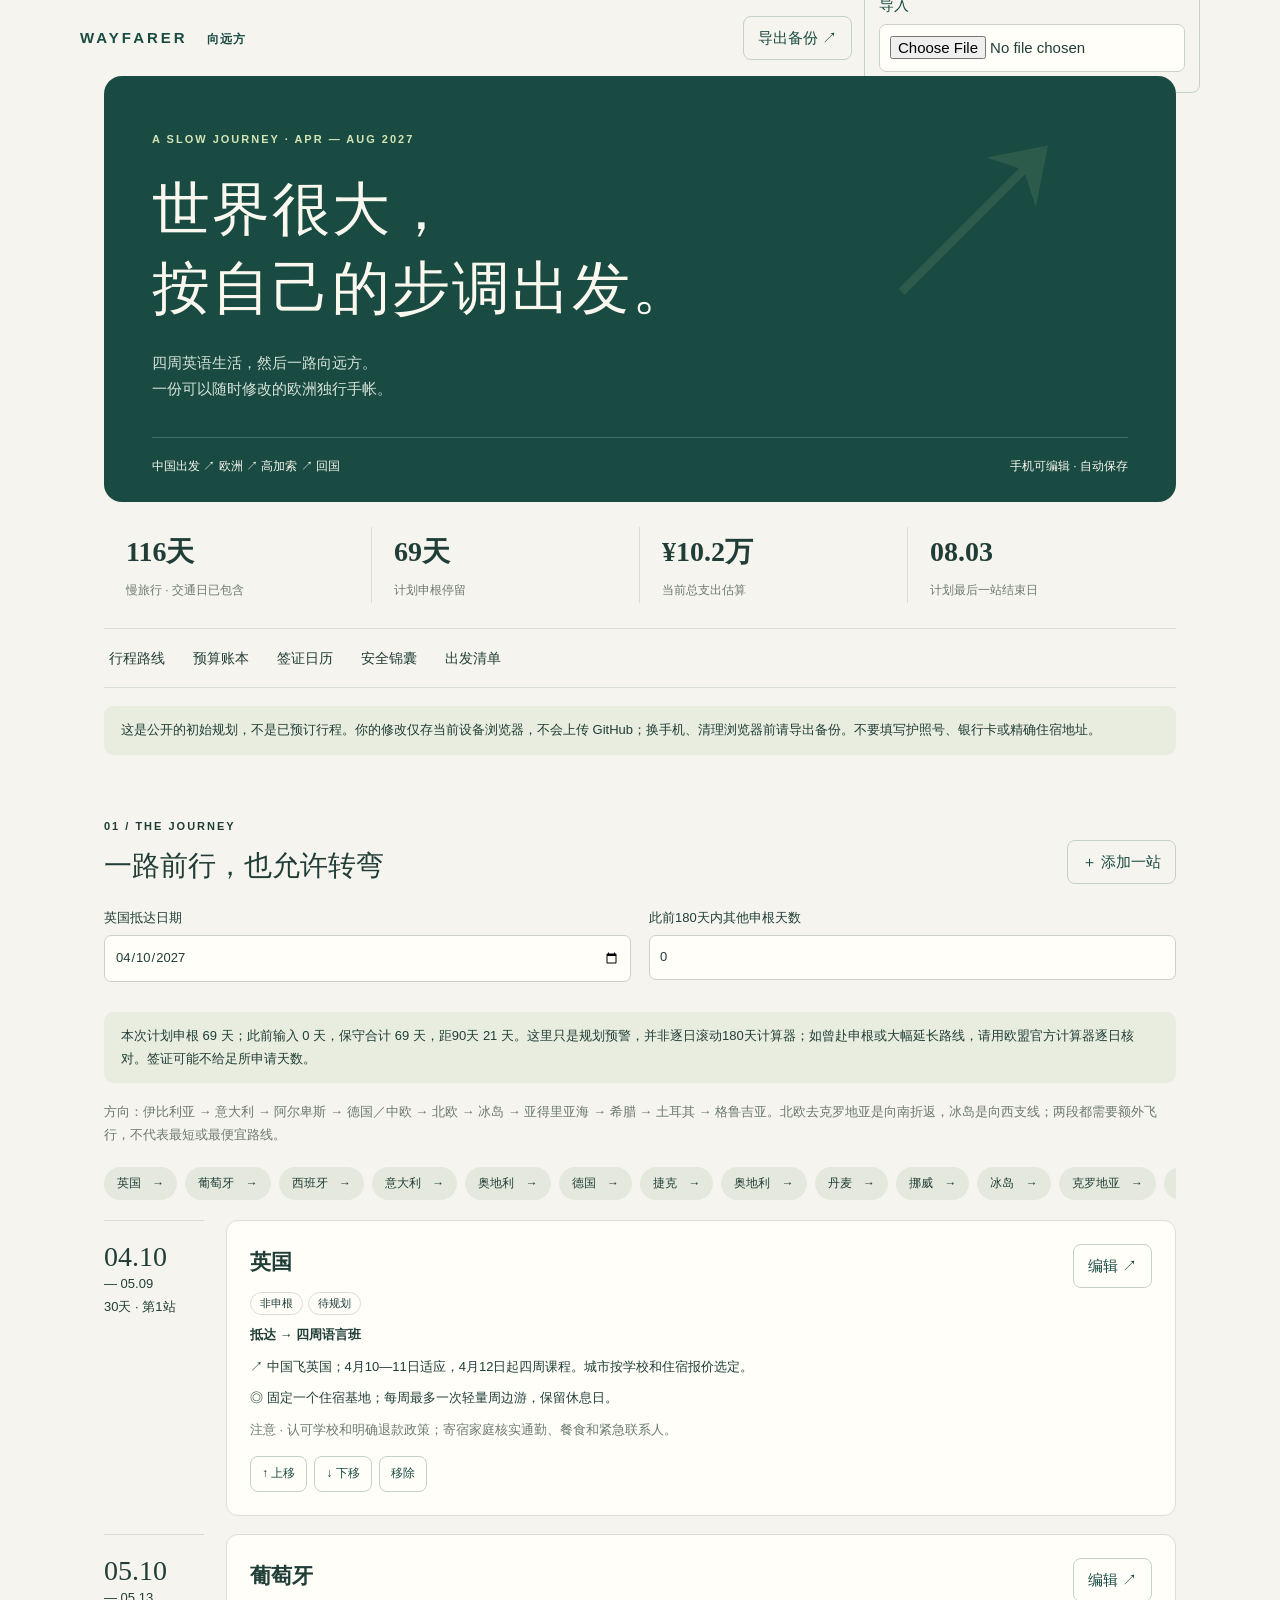
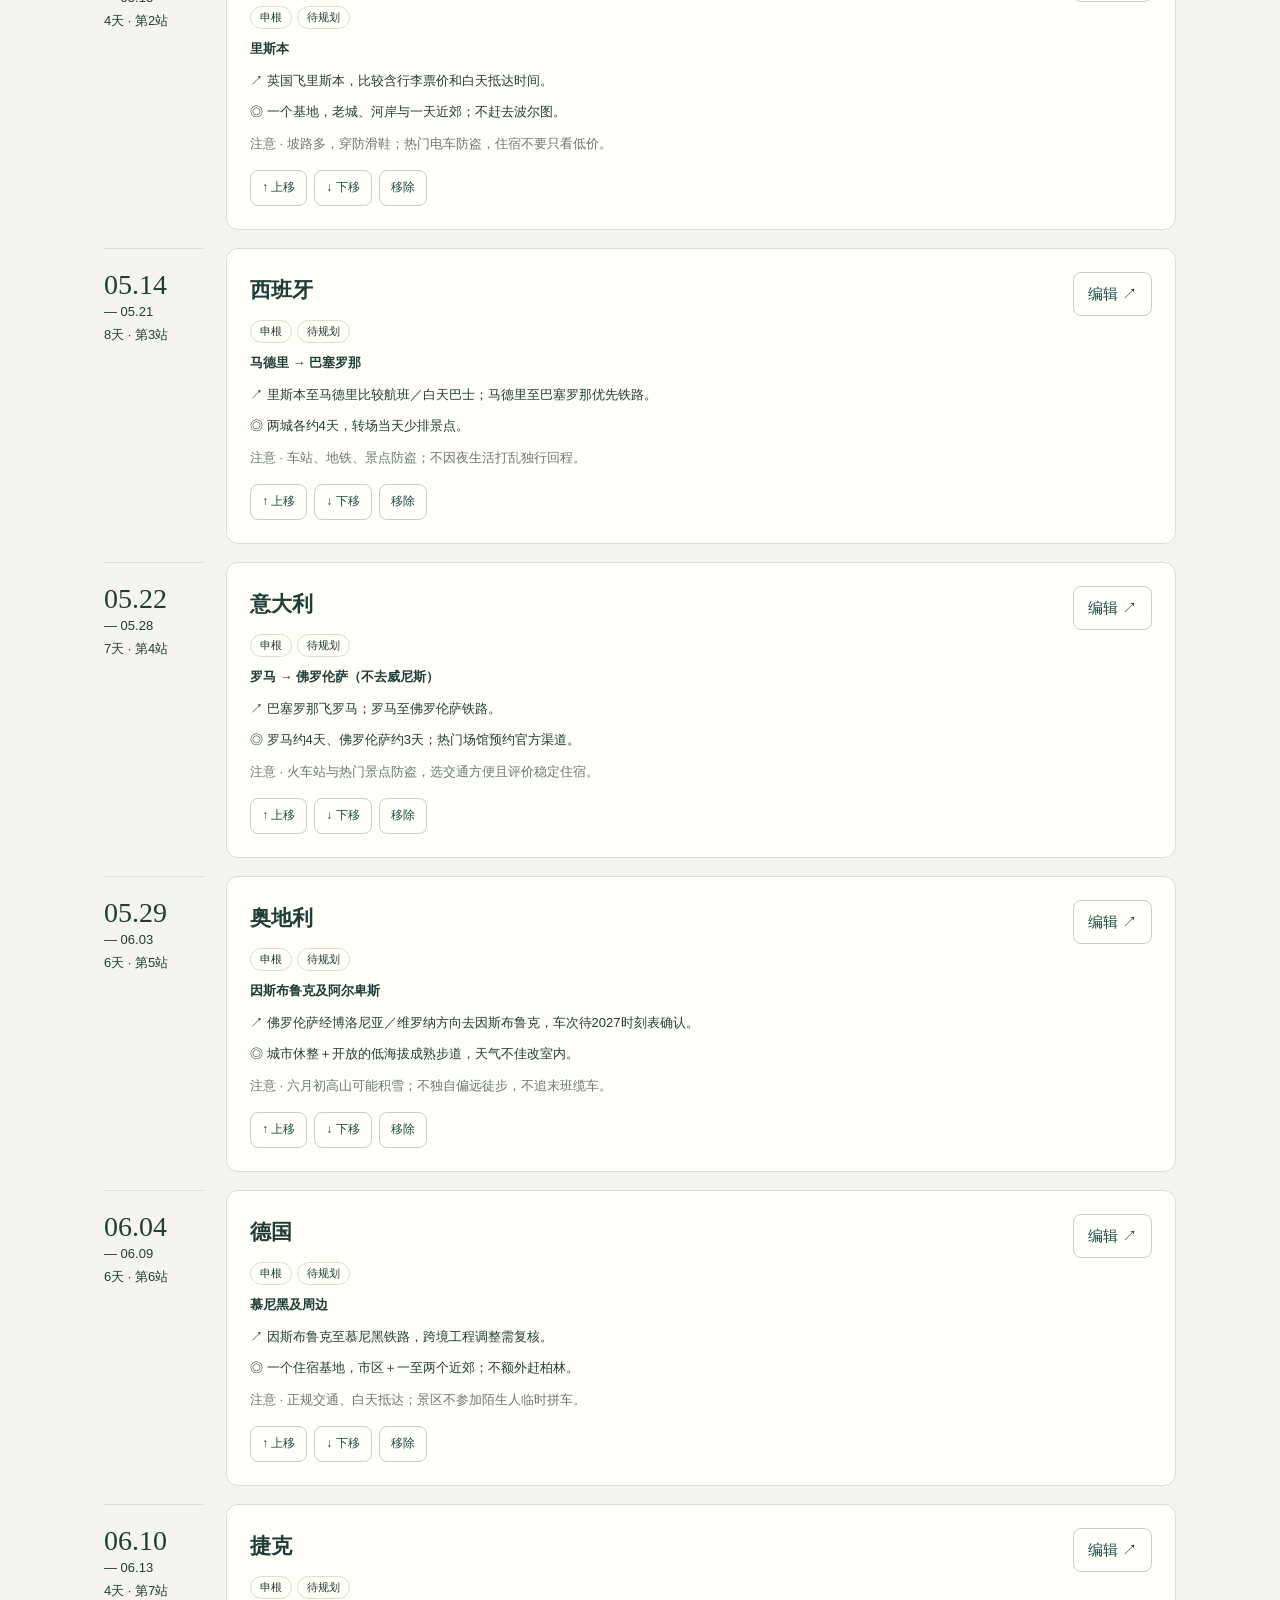
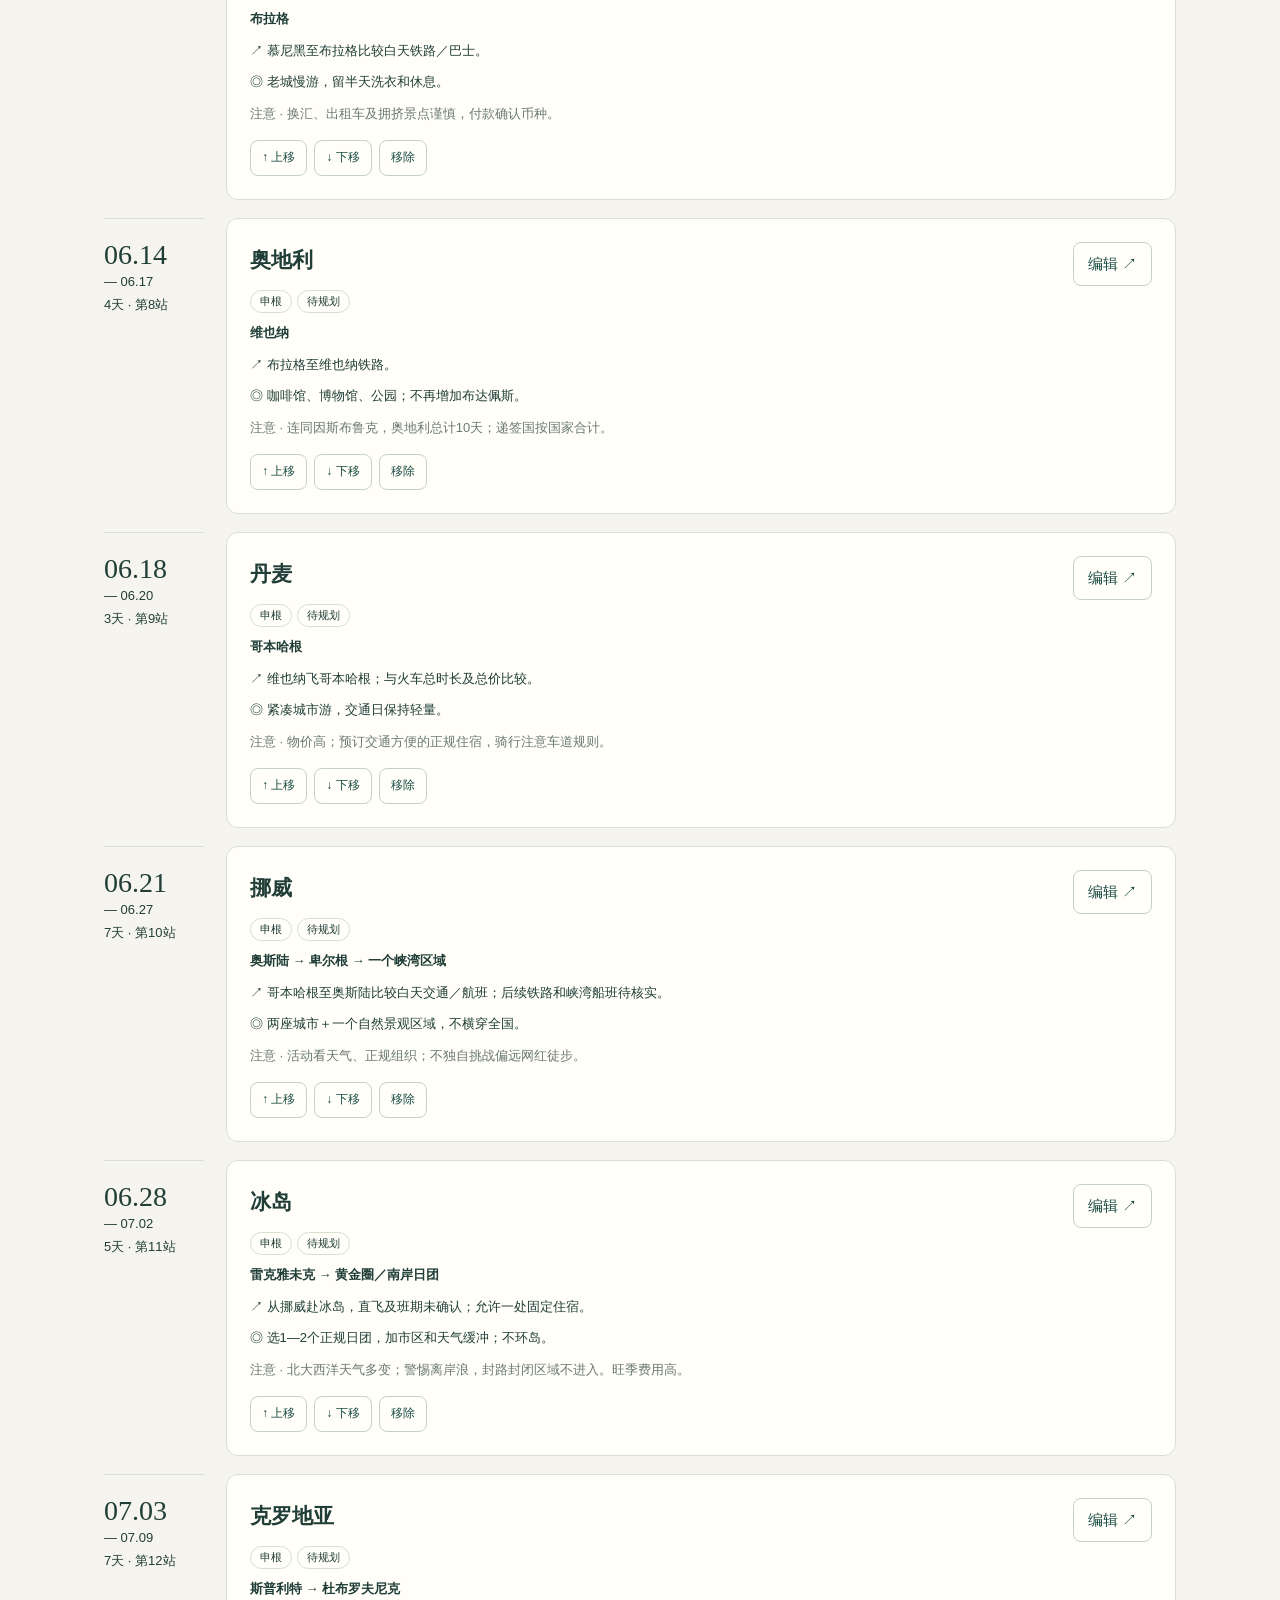
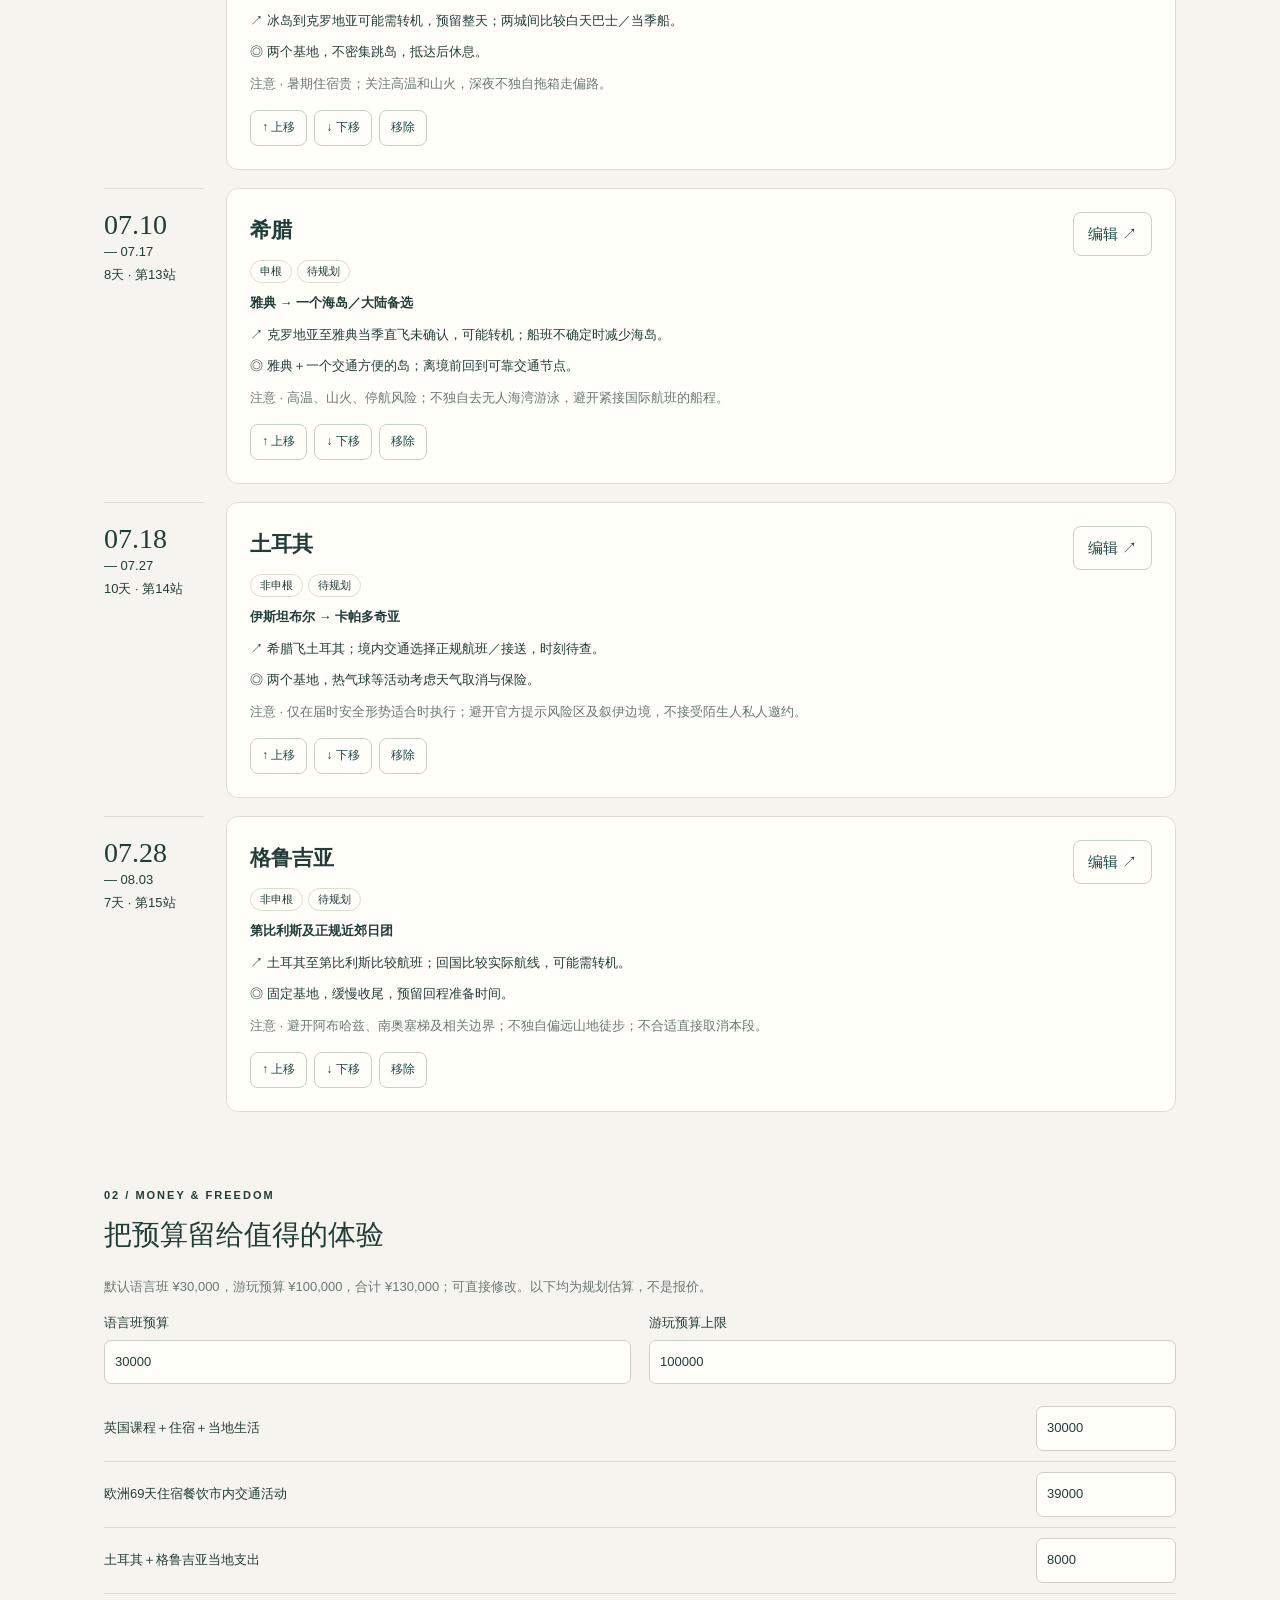
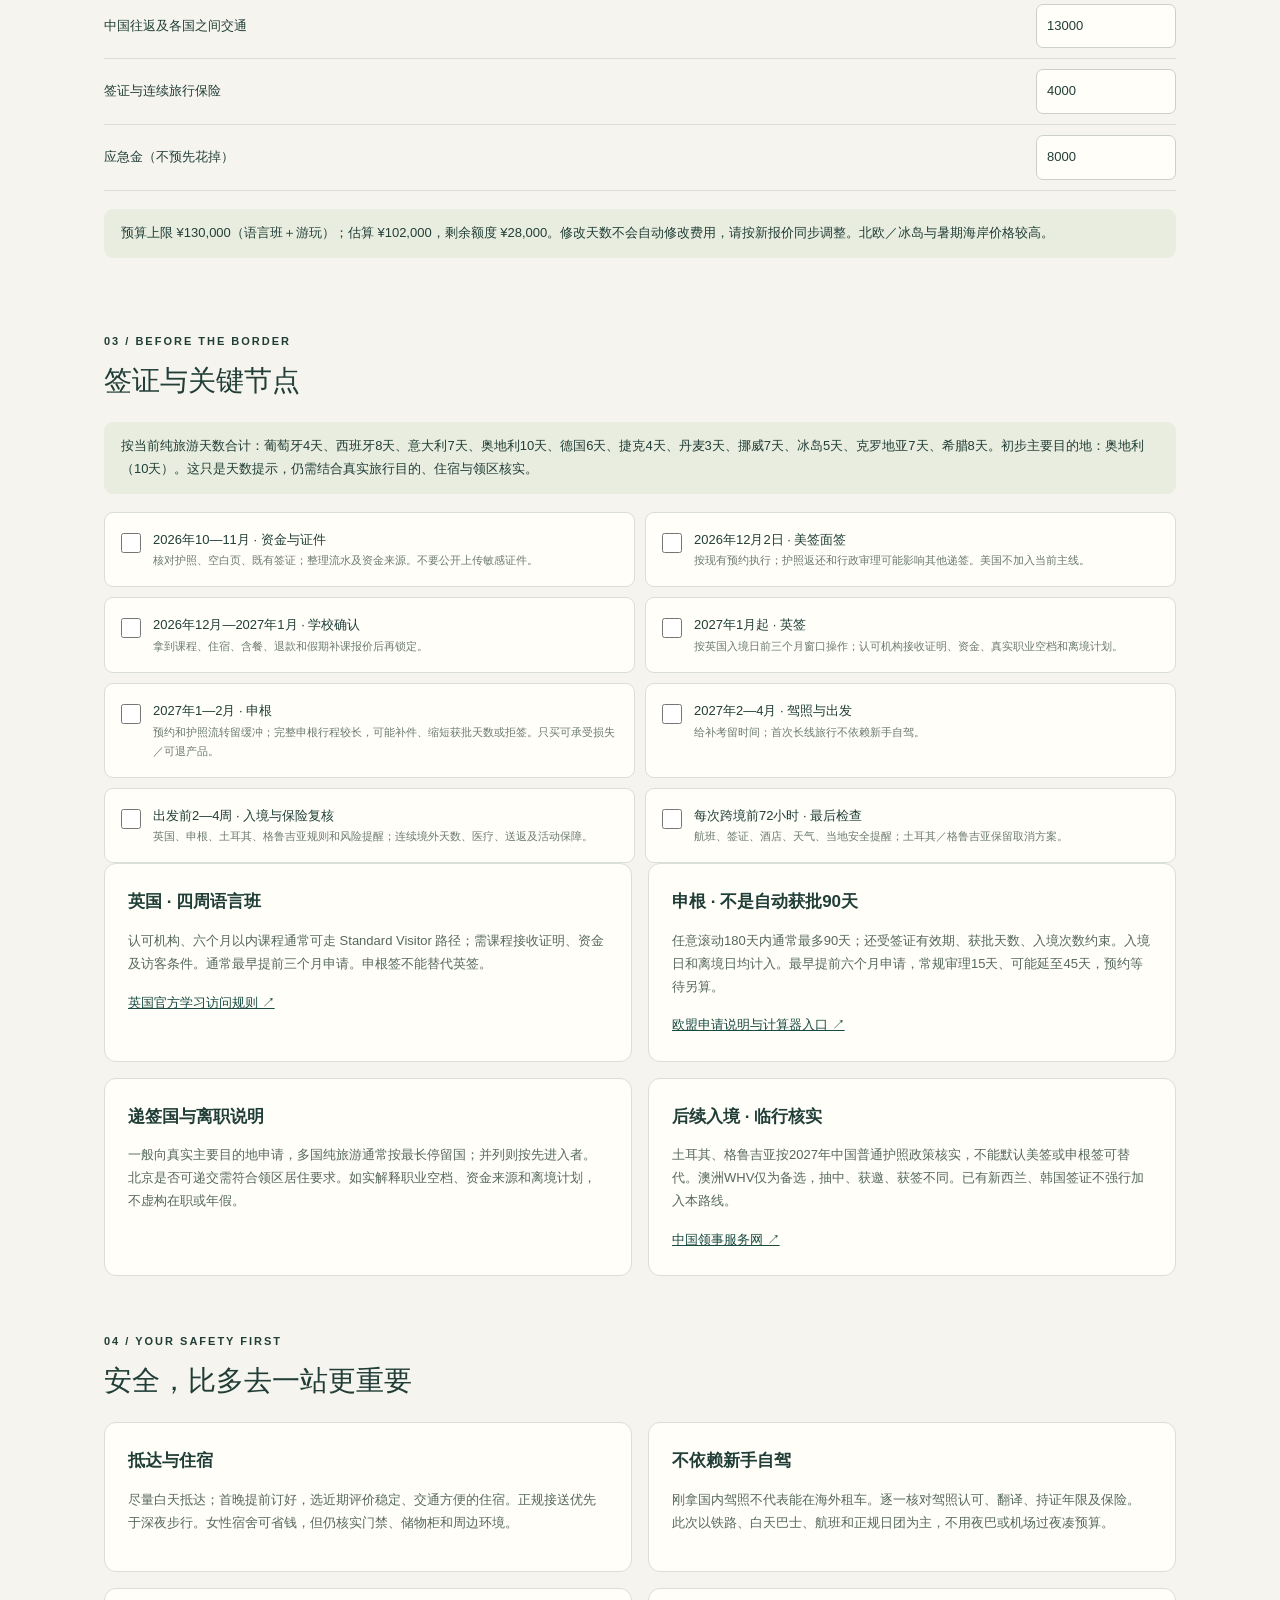
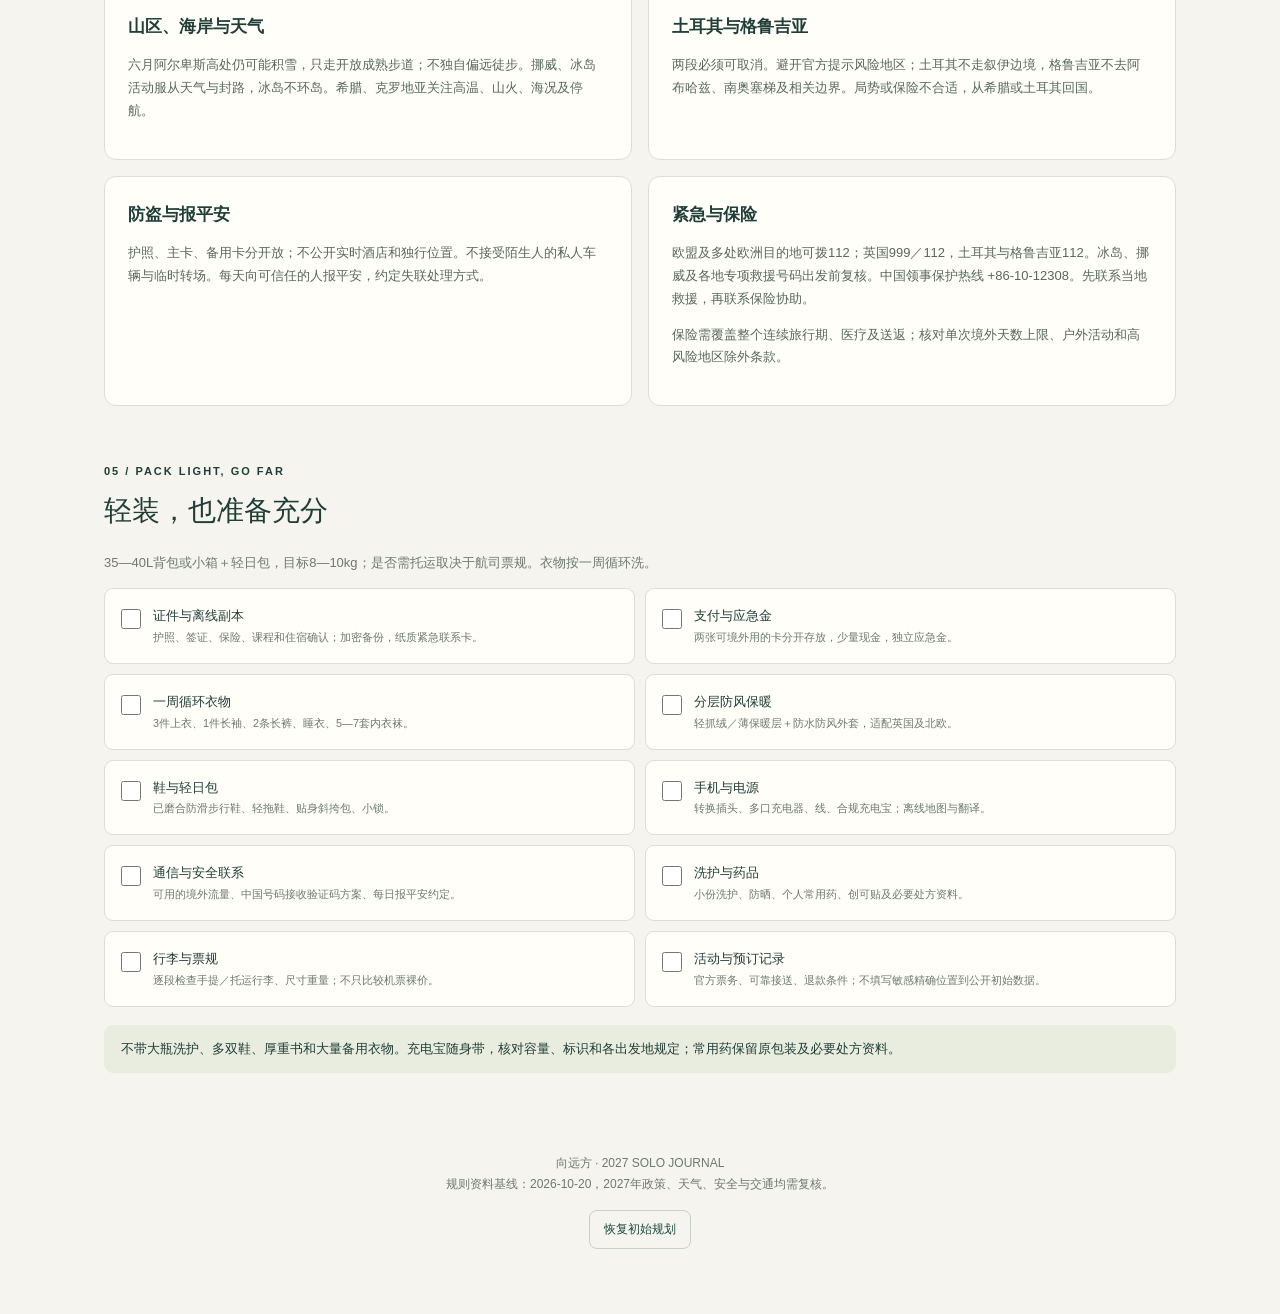
==== index.html @ cf3cbb71 "Build mobile editable Europe solo travel planner" ====
<!doctype html><html lang="zh-CN"><head><meta charset="UTF-8"><meta name="viewport" content="width=device-width,initial-scale=1"><meta name="theme-color" content="#194b42"><title>向远方 · 2027独行手帐</title><link rel="stylesheet" href="style.css"></head><body><header><a class="brand" href="#">WAYFARER <span>向远方</span></a><button id="backup">导出备份 ↗</button><label class="button">导入<input id="import" type="file" accept="application/json" hidden></label></header><main><section class="hero"><div class="eyebrow">A SLOW JOURNEY · APR — AUG 2027</div><h1>世界很大，<br>按自己的步调出发。</h1><p>四周英语生活，然后一路向远方。<br>一份可以随时修改的欧洲独行手帐。</p><div class="hero-bottom"><span>中国出发 ↗ 欧洲 ↗ 高加索 ↗ 回国</span><span>手机可编辑 · 自动保存</span></div></section><div id="stats" class="stats"></div><nav><a href="#route">行程路线</a><a href="#budget">预算账本</a><a href="#visa">签证日历</a><a href="#safety">安全锦囊</a><a href="#packing">出发清单</a></nav><div class="notice">这是公开的初始规划，不是已预订行程。你的修改仅存当前设备浏览器，不会上传 GitHub；换手机、清理浏览器前请导出备份。不要填写护照号、银行卡或精确住宿地址。</div><section id="route"><div class="section-head"><div><div class="eyebrow">01 / THE JOURNEY</div><h2>一路前行，也允许转弯</h2></div><button id="add">＋ 添加一站</button></div><div class="controls"><label>英国抵达日期<input id="start" type="date"></label><label>此前180天内其他申根天数<input id="prior" type="number" min="0" max="180"></label></div><div id="schengen" class="notice"></div><div class="route-note">方向：伊比利亚 → 意大利 → 阿尔卑斯 → 德国／中欧 → 北欧 → 冰岛 → 亚得里亚海 → 希腊 → 土耳其 → 格鲁吉亚。北欧去克罗地亚是向南折返，冰岛是向西支线；两段都需要额外飞行，不代表最短或最便宜路线。</div><div id="route-strip"></div><div id="stops"></div></section><section id="budget"><div class="eyebrow">02 / MONEY & FREEDOM</div><h2>把预算留给值得的体验</h2><p class="muted">默认语言班 ¥30,000，游玩预算 ¥100,000，合计 ¥130,000；可直接修改。以下均为规划估算，不是报价。</p><div class="controls"><label>语言班预算<input id="schoolLimit" type="number" min="0"></label><label>游玩预算上限<input id="travelLimit" type="number" min="0"></label></div><div id="budgetRows"></div><div id="budgetSummary" class="notice"></div></section><section id="visa"><div class="eyebrow">03 / BEFORE THE BORDER</div><h2>签证与关键节点</h2><div id="visaSummary" class="notice"></div><div id="visaTasks" class="checklist"></div><div class="info-grid"><article><h3>英国 · 四周语言班</h3><p>认可机构、六个月以内课程通常可走 Standard Visitor 路径；需课程接收证明、资金及访客条件。通常最早提前三个月申请。申根签不能替代英签。</p><a href="https://www.gov.uk/standard-visitor/visit-to-study" target="_blank" rel="noopener">英国官方学习访问规则 ↗</a></article><article><h3>申根 · 不是自动获批90天</h3><p>任意滚动180天内通常最多90天；还受签证有效期、获批天数、入境次数约束。入境日和离境日均计入。最早提前六个月申请，常规审理15天、可能延至45天，预约等待另算。</p><a href="https://home-affairs.ec.europa.eu/policies/schengen/visa-policy/applying-schengen-visa_en" target="_blank" rel="noopener">欧盟申请说明与计算器入口 ↗</a></article><article><h3>递签国与离职说明</h3><p>一般向真实主要目的地申请，多国纯旅游通常按最长停留国；并列则按先进入者。北京是否可递交需符合领区居住要求。如实解释职业空档、资金来源和离境计划，不虚构在职或年假。</p></article><article><h3>后续入境 · 临行核实</h3><p>土耳其、格鲁吉亚按2027年中国普通护照政策核实，不能默认美签或申根签可替代。澳洲WHV仅为备选，抽中、获邀、获签不同。已有新西兰、韩国签证不强行加入本路线。</p><a href="https://cs.mfa.gov.cn/" target="_blank" rel="noopener">中国领事服务网 ↗</a></article></div></section><section id="safety"><div class="eyebrow">04 / YOUR SAFETY FIRST</div><h2>安全，比多去一站更重要</h2><div class="info-grid"><article><h3>抵达与住宿</h3><p>尽量白天抵达；首晚提前订好，选近期评价稳定、交通方便的住宿。正规接送优先于深夜步行。女性宿舍可省钱，但仍核实门禁、储物柜和周边环境。</p></article><article><h3>不依赖新手自驾</h3><p>刚拿国内驾照不代表能在海外租车。逐一核对驾照认可、翻译、持证年限及保险。此次以铁路、白天巴士、航班和正规日团为主，不用夜巴或机场过夜凑预算。</p></article><article><h3>山区、海岸与天气</h3><p>六月阿尔卑斯高处仍可能积雪，只走开放成熟步道；不独自偏远徒步。挪威、冰岛活动服从天气与封路，冰岛不环岛。希腊、克罗地亚关注高温、山火、海况及停航。</p></article><article><h3>土耳其与格鲁吉亚</h3><p>两段必须可取消。避开官方提示风险地区；土耳其不走叙伊边境，格鲁吉亚不去阿布哈兹、南奥塞梯及相关边界。局势或保险不合适，从希腊或土耳其回国。</p></article><article><h3>防盗与报平安</h3><p>护照、主卡、备用卡分开放；不公开实时酒店和独行位置。不接受陌生人的私人车辆与临时转场。每天向可信任的人报平安，约定失联处理方式。</p></article><article><h3>紧急与保险</h3><p>欧盟及多处欧洲目的地可拨112；英国999／112，土耳其与格鲁吉亚112。冰岛、挪威及各地专项救援号码出发前复核。中国领事保护热线 +86-10-12308。先联系当地救援，再联系保险协助。</p><p>保险需覆盖整个连续旅行期、医疗及送返；核对单次境外天数上限、户外活动和高风险地区除外条款。</p></article></div></section><section id="packing"><div class="eyebrow">05 / PACK LIGHT, GO FAR</div><h2>轻装，也准备充分</h2><p class="muted">35—40L背包或小箱＋轻日包，目标8—10kg；是否需托运取决于航司票规。衣物按一周循环洗。</p><div id="packingTasks" class="checklist"></div><div class="notice">不带大瓶洗护、多双鞋、厚重书和大量备用衣物。充电宝随身带，核对容量、标识和各出发地规定；常用药保留原包装及必要处方资料。</div></section><footer>向远方 · 2027 SOLO JOURNAL<br>规则资料基线：2026-10-20，2027年政策、天气、安全与交通均需复核。<br><button id="reset">恢复初始规划</button><span id="saveStatus" role="status" aria-live="polite"></span></footer></main><dialog id="editor"><form id="editForm"><div class="section-head"><h2>编辑这一站</h2><button type="button" id="close">关闭</button></div><label>国家／地区<input name="country" required maxlength="80"></label><label>城市与方向<input name="cities" required maxlength="200"></label><div class="controls"><label>停留天数（含交通日）<input name="days" type="number" min="1" max="180" required></label><label>是否申根<select name="schengen"><option value="true">是</option><option value="false">否</option></select></label></div><label>交通方案<textarea name="transport" maxlength="2000"></textarea></label><label>游玩与休息安排<textarea name="plan" maxlength="3000"></textarea></label><label>安全／季节提醒<textarea name="safety" maxlength="2000"></textarea></label><label>我的备注（不上传）<textarea name="notes" maxlength="3000"></textarea></label><label>预订状态<select name="status"><option>待规划</option><option>待预订</option><option>已预订</option><option>已完成</option></select></label><button class="primary" type="submit">保存修改</button></form></dialog><div id="toast" role="status"></div><script src="app.js"></script></body></html>
---- style.css ----
:root{--ink:#203e37;--green:#194b42;--paper:#f6f4ee;--line:#dadfd5;--muted:#6b7971;--accent:#d7e4a8}*{box-sizing:border-box}html{scroll-behavior:smooth;scroll-padding-top:85px}body{margin:0;background:var(--paper);color:var(--ink);font:15px/1.75 -apple-system,BlinkMacSystemFont,"Segoe UI","PingFang SC",sans-serif}header{height:76px;display:flex;align-items:center;gap:12px;max-width:1180px;margin:auto;padding:0 30px}.brand{text-decoration:none;color:var(--green);letter-spacing:3px;font-weight:800;margin-right:auto}.brand span{font-size:12px;letter-spacing:1px;margin-left:12px}button,.button{font:inherit;color:var(--green);border:1px solid #c6d1c6;background:transparent;border-radius:8px;padding:8px 14px;cursor:pointer;display:inline-block}button:hover,.button:hover{background:#e4ebdc}button:focus-visible,a:focus-visible,input:focus-visible,textarea:focus-visible,select:focus-visible{outline:3px solid #c2923c;outline-offset:3px}main{max-width:1120px;margin:auto;padding:0 24px}.hero{position:relative;background:var(--green);color:#faf8ee;padding:54px 48px 25px;border-radius:18px;overflow:hidden}.hero:after{content:'↗';position:absolute;right:8%;top:8%;font-size:230px;line-height:1;color:#b5cb9320;pointer-events:none}.eyebrow{letter-spacing:2px;font-size:11px;font-weight:700}.hero .eyebrow{color:#d4e4b5}h1{font-family:Georgia,"Songti SC",serif;font-size:clamp(34px,5vw,58px);line-height:1.35;letter-spacing:2px;font-weight:500;margin:22px 0}.hero p{color:#d6e2d8}.hero-bottom{margin-top:35px;padding-top:18px;border-top:1px solid #ffffff30;display:flex;justify-content:space-between;gap:12px;font-size:12px}.stats{display:grid;grid-template-columns:repeat(4,1fr);border-bottom:1px solid var(--line);padding:25px 0}.stat{padding:0 22px;border-right:1px solid var(--line)}.stat:last-child{border:0}.stat strong{display:block;font-size:28px;font-family:Georgia,serif}.stat span{font-size:12px;color:var(--muted)}nav{position:sticky;top:0;z-index:3;display:flex;gap:28px;overflow-x:auto;white-space:nowrap;background:#f6f4eef5;border-bottom:1px solid var(--line);padding:17px 5px}nav a{color:var(--ink);text-decoration:none;font-size:14px}section:not(.hero){padding:44px 0 12px}h2{font-family:Georgia,"Songti SC",serif;font-size:28px;font-weight:500;line-height:1.4;margin:10px 0 22px}h3{margin:0 0 8px;font-size:17px}.section-head{display:flex;align-items:center;justify-content:space-between;gap:12px}.notice{background:#e9eddf;border-radius:9px;padding:13px 17px;font-size:13px;margin:18px 0;overflow-wrap:anywhere}.notice.warn{background:#f3e4cb;color:#744a1b}.muted,.route-note{color:var(--muted);font-size:13px}.controls{display:flex;flex-wrap:wrap;gap:18px}.controls label{flex:1;min-width:150px}label{display:block;font-size:13px}input,textarea,select{display:block;width:100%;border:1px solid #cbd2c5;background:#fffef8;border-radius:7px;padding:10px;font:inherit;color:var(--ink);margin:5px 0 12px;min-height:44px}textarea{min-height:85px;resize:vertical}#route-strip{display:flex;gap:8px;overflow:auto;padding:20px 0}.pill{white-space:nowrap;background:#e5e9dd;border-radius:30px;padding:6px 13px;font-size:12px}.pill:after{content:' →';padding-left:8px}.stop{display:grid;grid-template-columns:100px 1fr;gap:22px;margin:0 0 18px}.stop-date{padding-top:20px;border-top:1px solid var(--line);font-size:13px}.stop-date strong{display:block;font:28px Georgia,serif}.stop-card{border:1px solid var(--line);background:#fffef9;padding:23px;border-radius:12px}.stop-top{display:flex;justify-content:space-between;align-items:flex-start;gap:10px}.stop-top h3{font-size:21px}.tag{display:inline-block;font-size:11px;border:1px solid #d8dfcf;border-radius:20px;padding:1px 9px;margin-right:5px}.stop-card p{margin:9px 0;font-size:13px;white-space:pre-wrap;overflow-wrap:anywhere}.card-actions{display:flex;gap:7px;margin-top:14px;flex-wrap:wrap}.card-actions button{font-size:12px;padding:5px 11px;min-height:36px}.info-grid{display:grid;grid-template-columns:1fr 1fr;gap:16px}.info-grid article{background:#fffef9;border:1px solid var(--line);border-radius:12px;padding:23px}.info-grid p{font-size:13px;color:#56685e}.info-grid a{color:var(--green);font-size:13px}.checklist{display:grid;grid-template-columns:1fr 1fr;gap:10px}.check-item{display:flex;gap:12px;padding:16px;background:#fffef9;border:1px solid var(--line);border-radius:9px;align-items:flex-start}.check-item input{width:20px;min-width:20px;min-height:20px;height:20px;margin:4px 0;accent-color:var(--green)}.check-item:has(input:checked) span{text-decoration:line-through;opacity:.55}.check-item small{display:block;color:var(--muted)}.budget-row{display:grid;grid-template-columns:1fr 140px;align-items:center;border-bottom:1px solid var(--line);padding:10px 0;gap:10px}.budget-row input{margin:0}.primary{background:var(--green);color:white;width:100%;margin-top:12px}footer{text-align:center;font-size:12px;color:var(--muted);padding:50px 0}footer button{margin:15px}dialog{width:min(600px,94vw);max-height:90dvh;border:0;border-radius:16px;padding:26px;background:var(--paper);color:var(--ink)}dialog::backdrop{background:#102f2877}#toast{position:fixed;bottom:24px;left:50%;transform:translateX(-50%);background:var(--green);color:white;border-radius:9px;padding:12px 22px;z-index:10;display:none}.empty{padding:30px;text-align:center}@media(max-width:640px){header{padding:0 16px;height:65px;gap:7px}.brand{font-size:12px;letter-spacing:1px}.brand span{display:none}header button,header .button{font-size:12px;padding:7px 10px}main{padding:0 16px}.hero{padding:35px 24px 20px}.hero-bottom{flex-direction:column;gap:4px}.hero:after{right:0;top:15%;font-size:180px}.stats{grid-template-columns:repeat(2,1fr);gap:20px}.stat{padding:0 12px}.stat:nth-child(2){border:0}.stat strong{font-size:25px}nav{gap:23px;margin:0 -16px;padding:14px 16px}h2{font-size:24px}.stop{grid-template-columns:1fr;gap:5px}.stop-date{display:flex;gap:10px;align-items:center;padding-top:10px}.stop-date strong{font-size:20px}.stop-card{padding:18px}.info-grid,.checklist{grid-template-columns:1fr}.section-head button{white-space:nowrap;font-size:12px}.budget-row{grid-template-columns:1fr 105px}.controls{gap:8px}section:not(.hero){padding-top:32px}}@media print{header,nav,button,.button,.card-actions{display:none!important}.hero{background:white;color:black}.hero p,.hero .eyebrow{color:black}.stop,.info-grid article{break-inside:avoid}main{max-width:none}.checklist{display:block}}
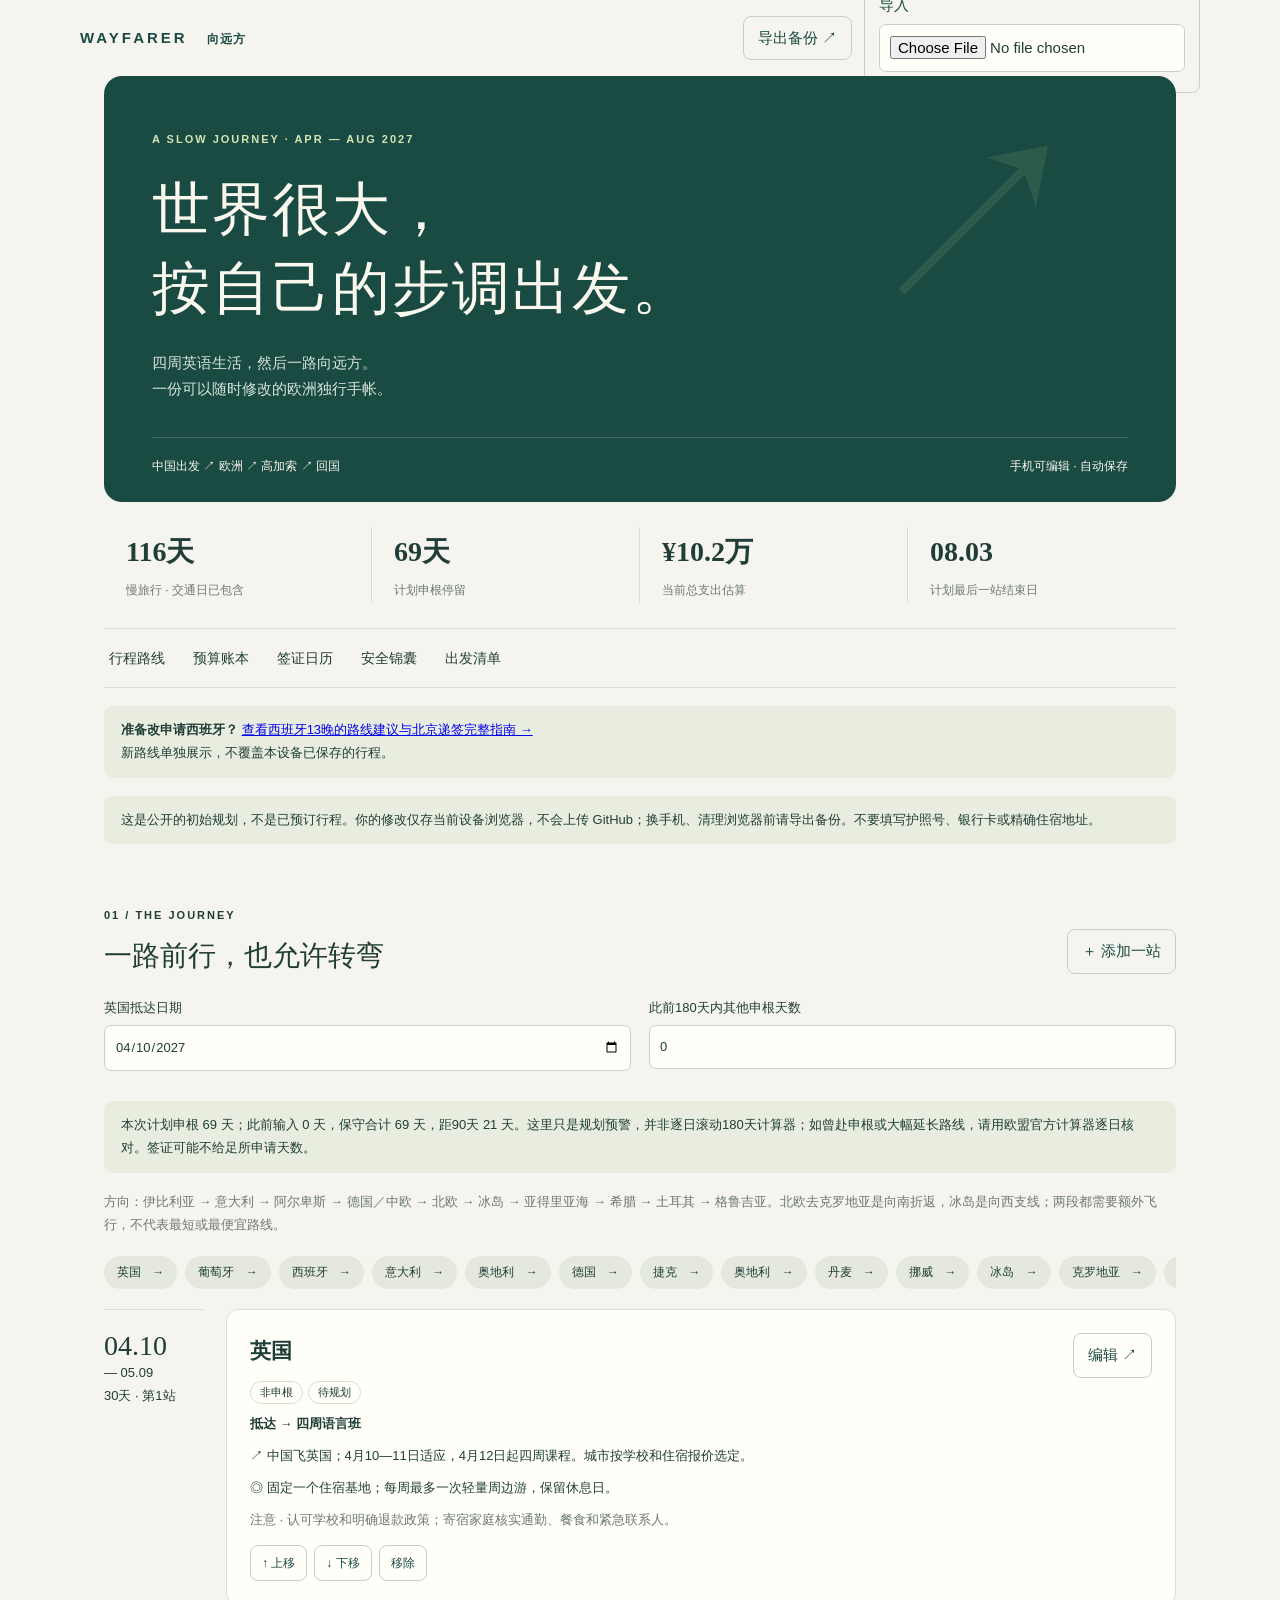
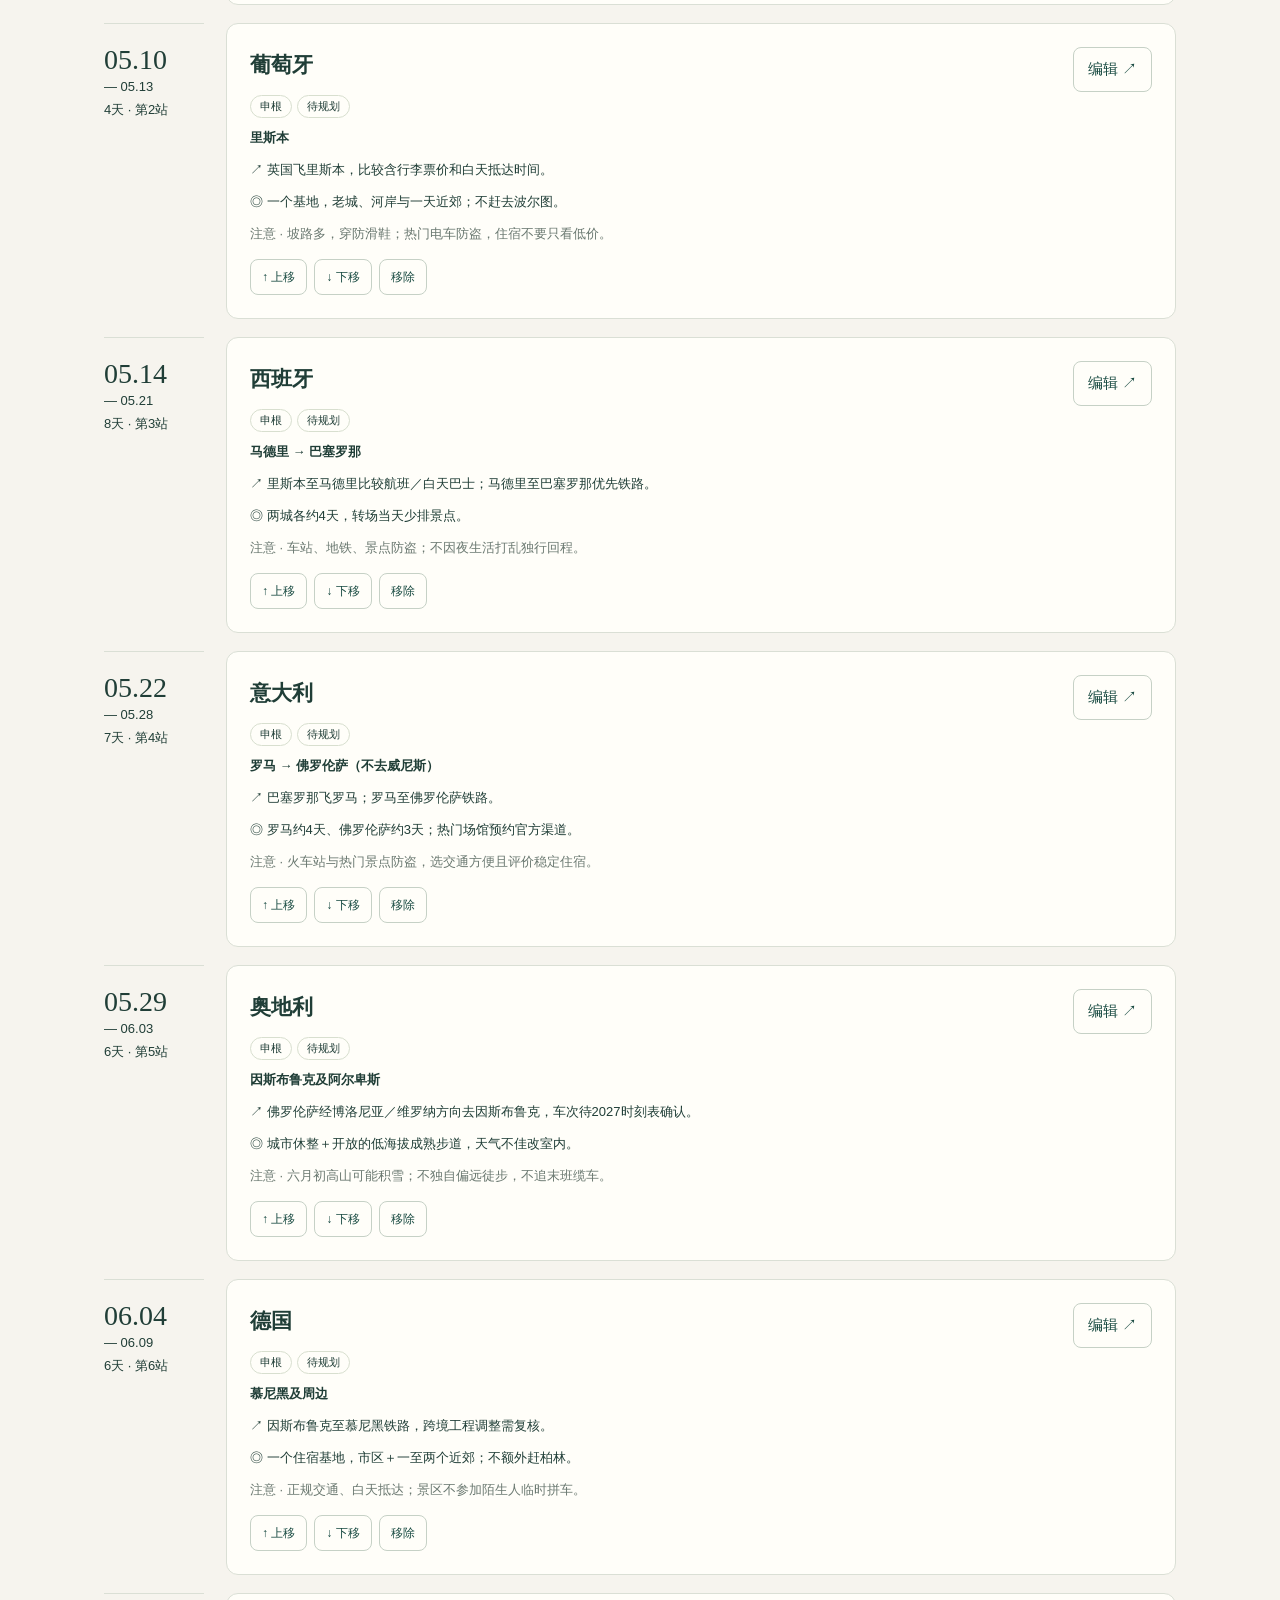
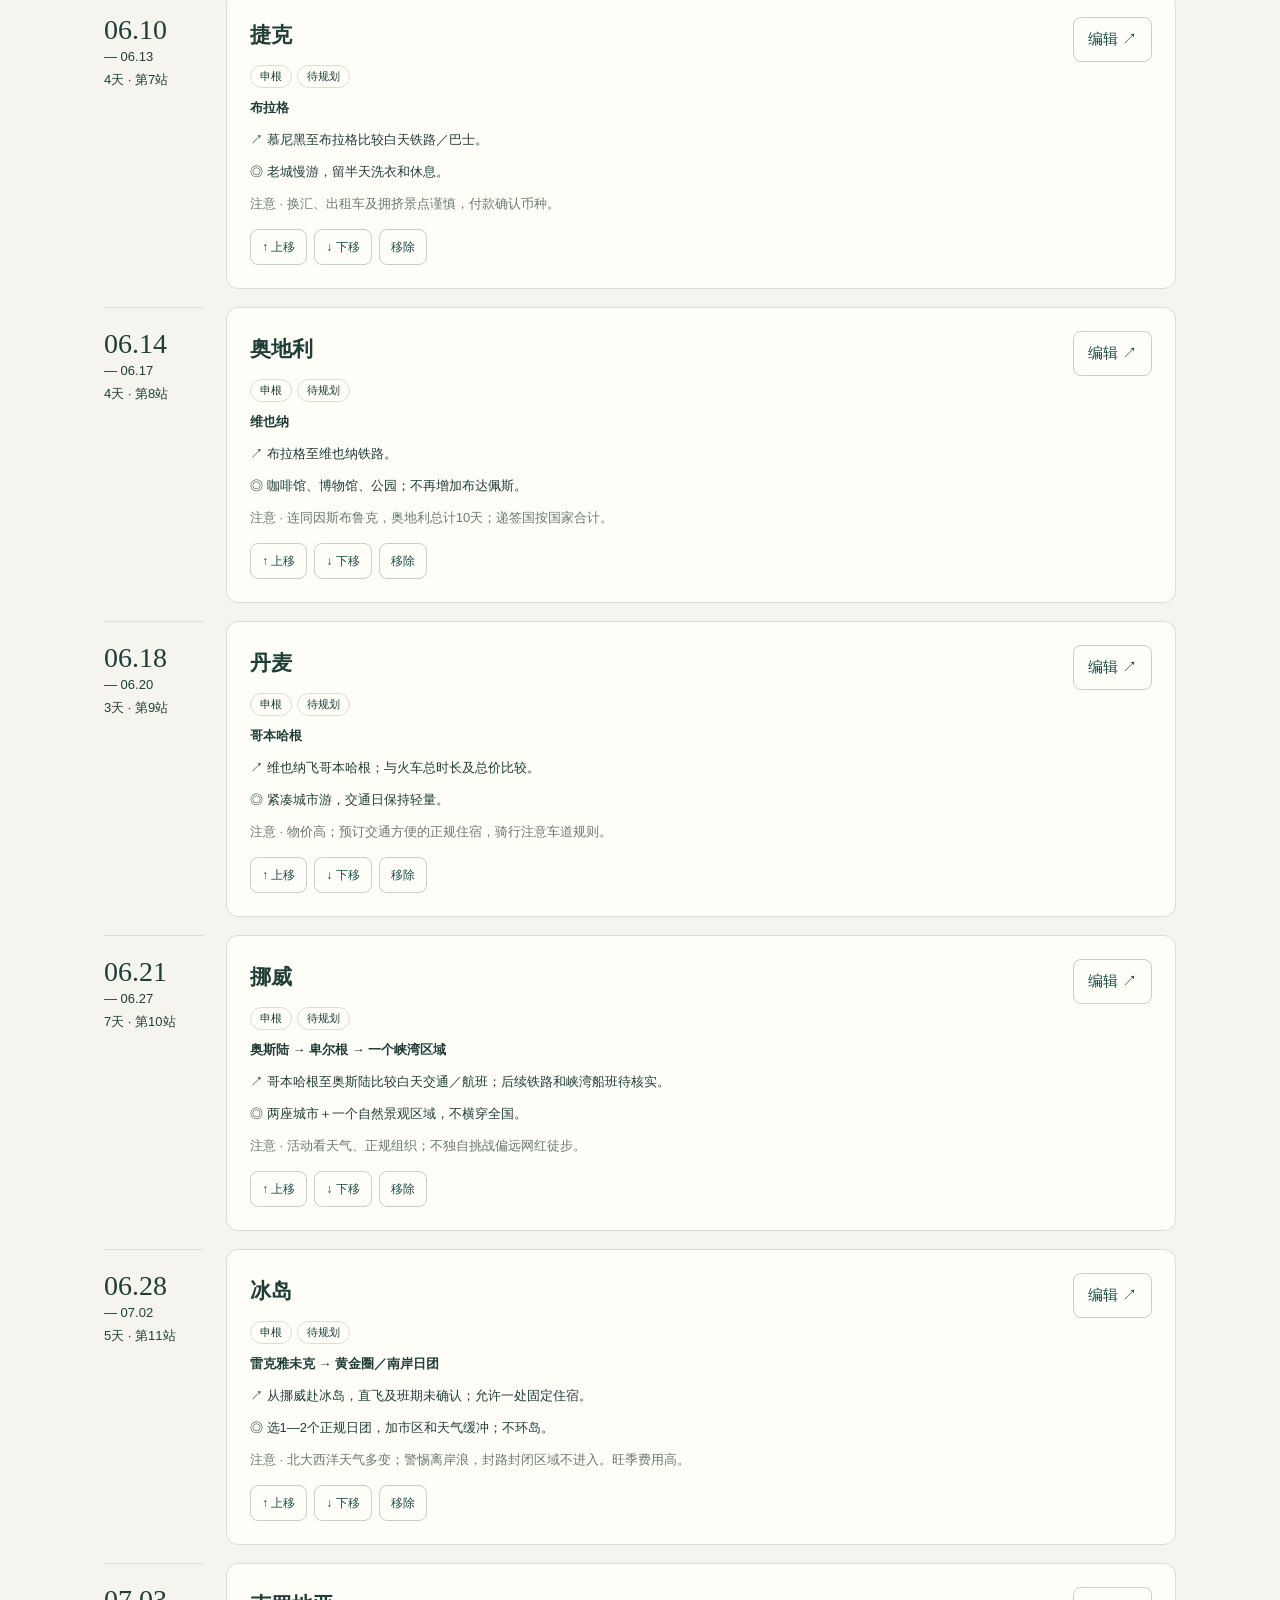
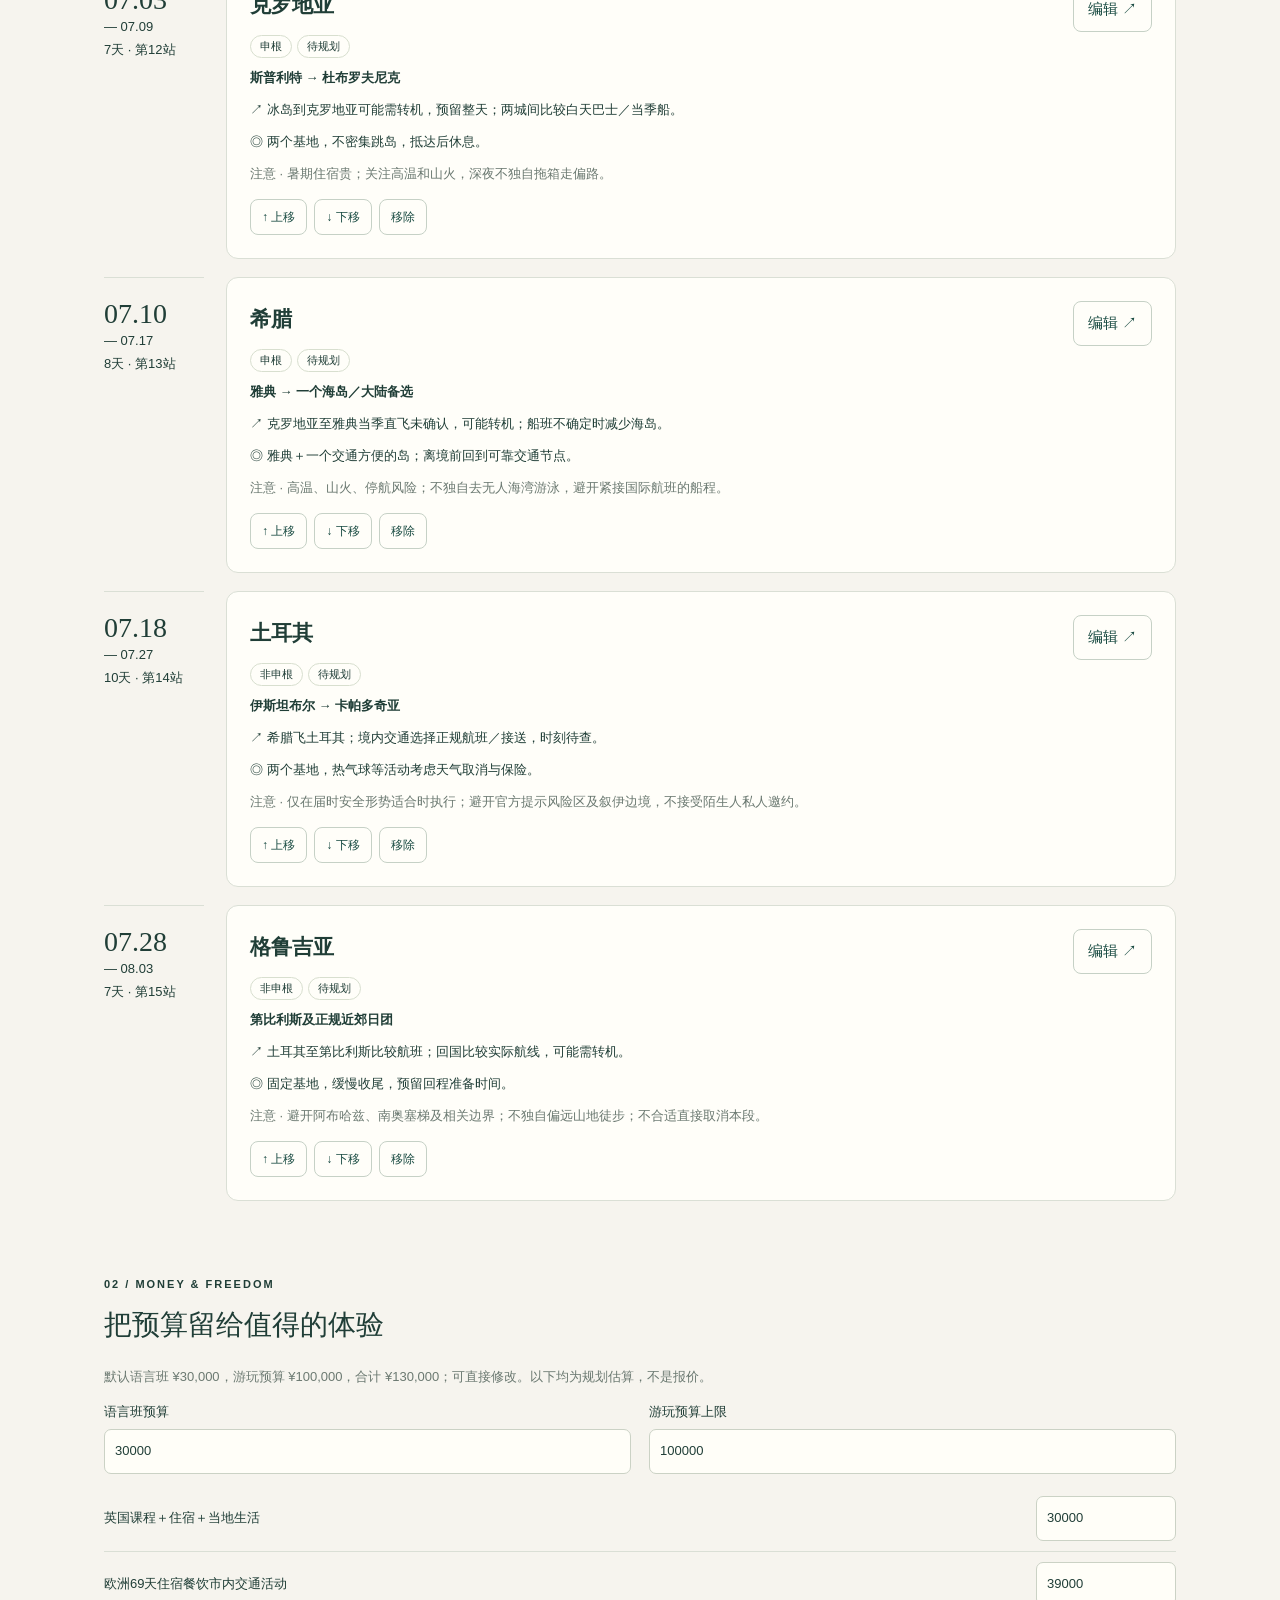
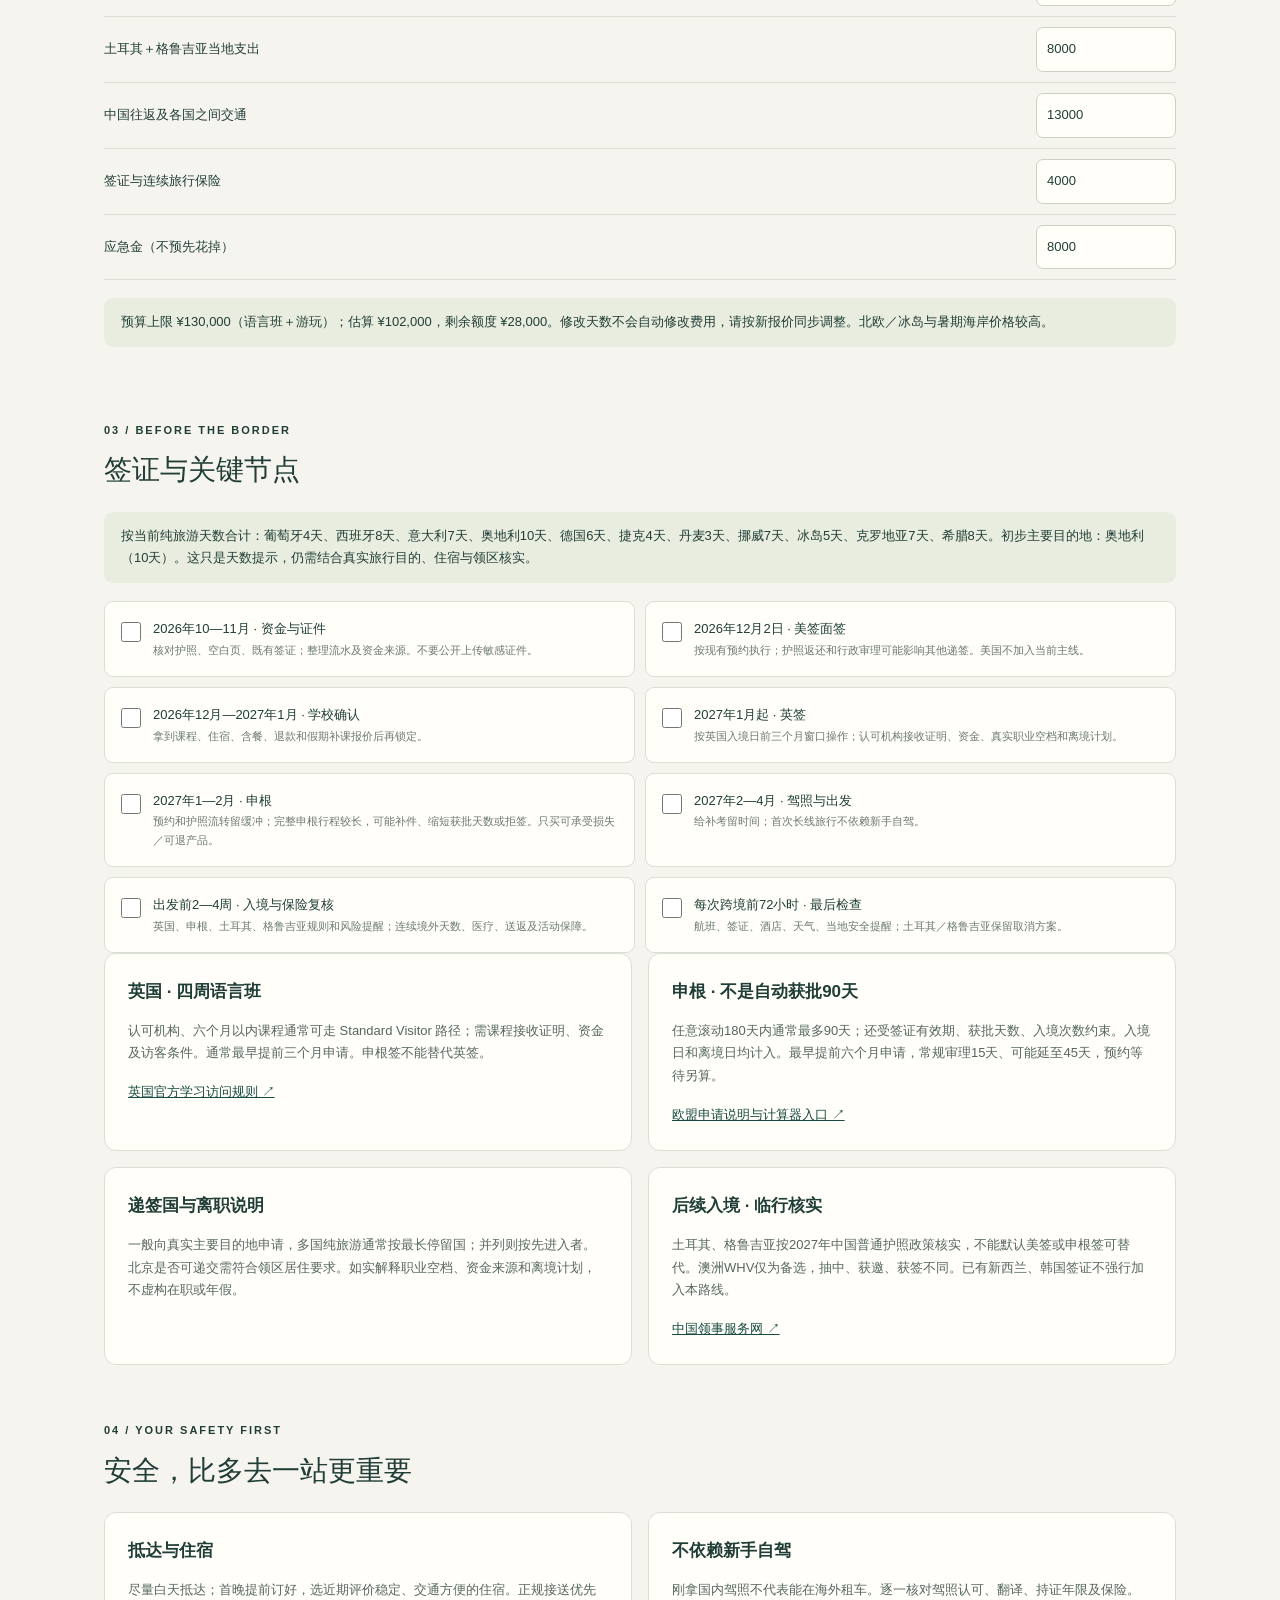
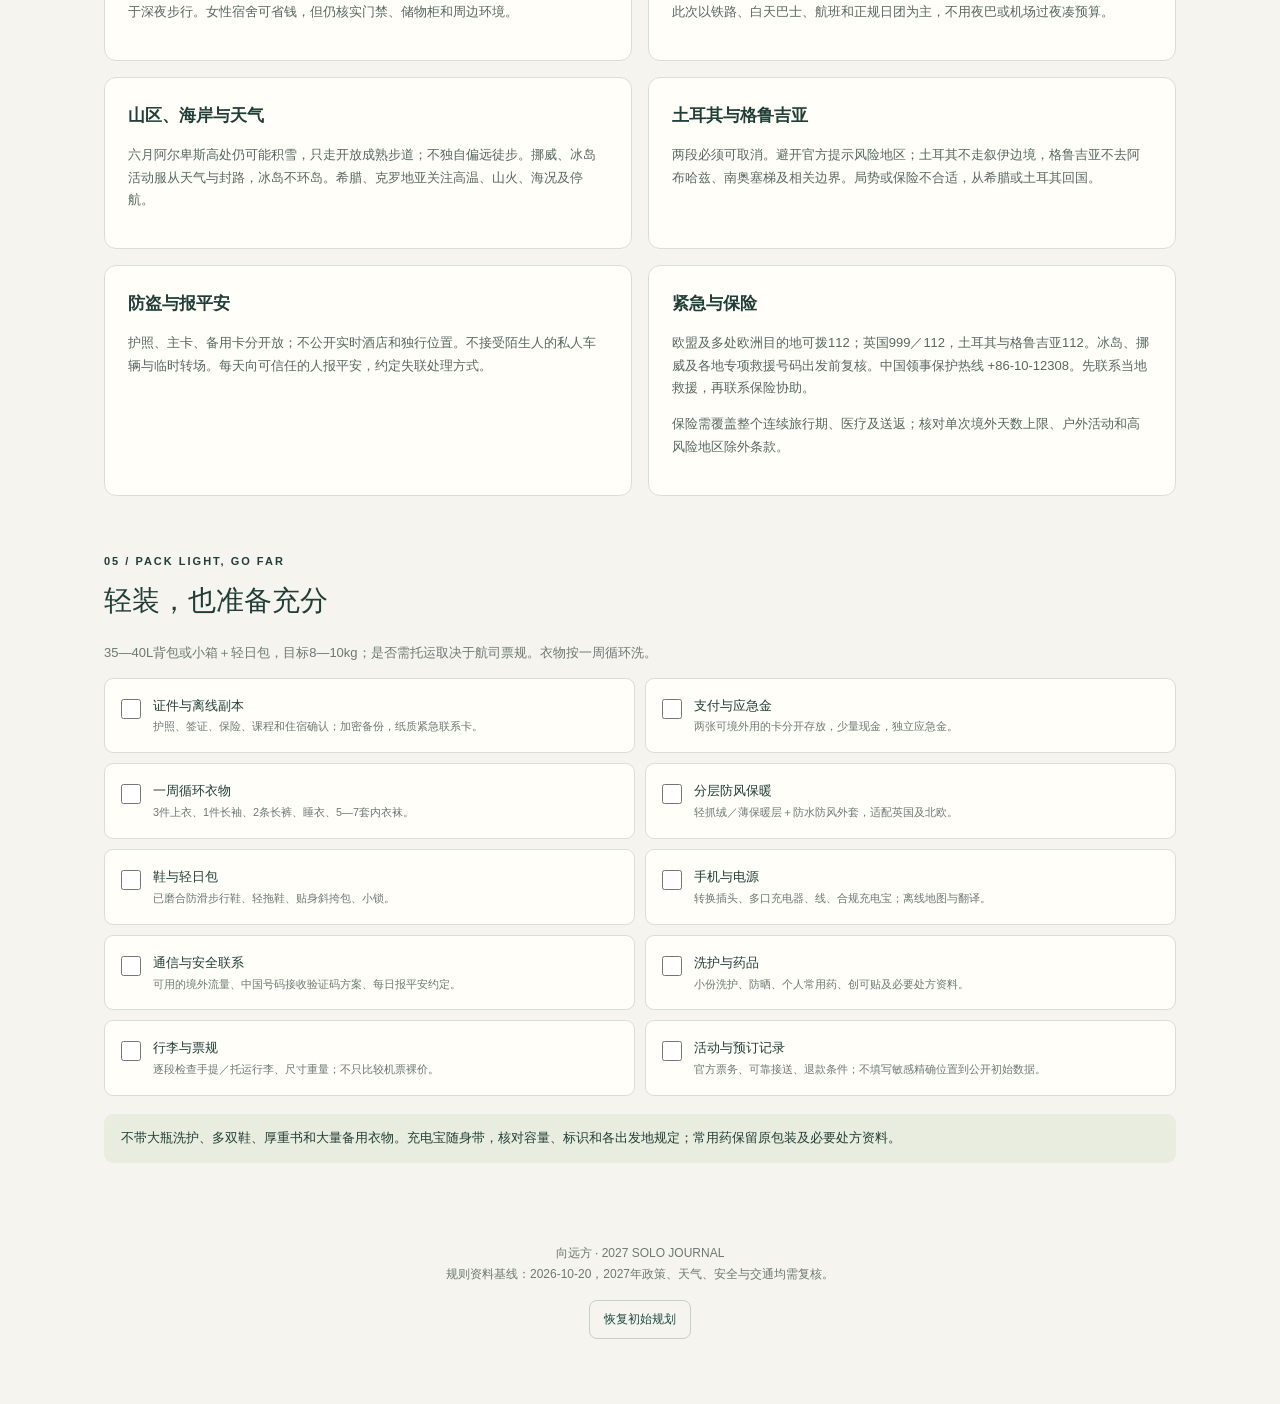
==== commit c6af72b5: "Add Spain route proposal and Beijing visa application guide" ====
--- a/index.html
+++ b/index.html
@@ -1 +1 @@
-<!doctype html><html lang="zh-CN"><head><meta charset="UTF-8"><meta name="viewport" content="width=device-width,initial-scale=1"><meta name="theme-color" content="#194b42"><title>向远方 · 2027独行手帐</title><link rel="stylesheet" href="style.css"></head><body><header><a class="brand" href="#">WAYFARER <span>向远方</span></a><button id="backup">导出备份 ↗</button><label class="button">导入<input id="import" type="file" accept="application/json" hidden></label></header><main><section class="hero"><div class="eyebrow">A SLOW JOURNEY · APR — AUG 2027</div><h1>世界很大，<br>按自己的步调出发。</h1><p>四周英语生活，然后一路向远方。<br>一份可以随时修改的欧洲独行手帐。</p><div class="hero-bottom"><span>中国出发 ↗ 欧洲 ↗ 高加索 ↗ 回国</span><span>手机可编辑 · 自动保存</span></div></section><div id="stats" class="stats"></div><nav><a href="#route">行程路线</a><a href="#budget">预算账本</a><a href="#visa">签证日历</a><a href="#safety">安全锦囊</a><a href="#packing">出发清单</a></nav><div class="notice">这是公开的初始规划，不是已预订行程。你的修改仅存当前设备浏览器，不会上传 GitHub；换手机、清理浏览器前请导出备份。不要填写护照号、银行卡或精确住宿地址。</div><section id="route"><div class="section-head"><div><div class="eyebrow">01 / THE JOURNEY</div><h2>一路前行，也允许转弯</h2></div><button id="add">＋ 添加一站</button></div><div class="controls"><label>英国抵达日期<input id="start" type="date"></label><label>此前180天内其他申根天数<input id="prior" type="number" min="0" max="180"></label></div><div id="schengen" class="notice"></div><div class="route-note">方向：伊比利亚 → 意大利 → 阿尔卑斯 → 德国／中欧 → 北欧 → 冰岛 → 亚得里亚海 → 希腊 → 土耳其 → 格鲁吉亚。北欧去克罗地亚是向南折返，冰岛是向西支线；两段都需要额外飞行，不代表最短或最便宜路线。</div><div id="route-strip"></div><div id="stops"></div></section><section id="budget"><div class="eyebrow">02 / MONEY & FREEDOM</div><h2>把预算留给值得的体验</h2><p class="muted">默认语言班 ¥30,000，游玩预算 ¥100,000，合计 ¥130,000；可直接修改。以下均为规划估算，不是报价。</p><div class="controls"><label>语言班预算<input id="schoolLimit" type="number" min="0"></label><label>游玩预算上限<input id="travelLimit" type="number" min="0"></label></div><div id="budgetRows"></div><div id="budgetSummary" class="notice"></div></section><section id="visa"><div class="eyebrow">03 / BEFORE THE BORDER</div><h2>签证与关键节点</h2><div id="visaSummary" class="notice"></div><div id="visaTasks" class="checklist"></div><div class="info-grid"><article><h3>英国 · 四周语言班</h3><p>认可机构、六个月以内课程通常可走 Standard Visitor 路径；需课程接收证明、资金及访客条件。通常最早提前三个月申请。申根签不能替代英签。</p><a href="https://www.gov.uk/standard-visitor/visit-to-study" target="_blank" rel="noopener">英国官方学习访问规则 ↗</a></article><article><h3>申根 · 不是自动获批90天</h3><p>任意滚动180天内通常最多90天；还受签证有效期、获批天数、入境次数约束。入境日和离境日均计入。最早提前六个月申请，常规审理15天、可能延至45天，预约等待另算。</p><a href="https://home-affairs.ec.europa.eu/policies/schengen/visa-policy/applying-schengen-visa_en" target="_blank" rel="noopener">欧盟申请说明与计算器入口 ↗</a></article><article><h3>递签国与离职说明</h3><p>一般向真实主要目的地申请，多国纯旅游通常按最长停留国；并列则按先进入者。北京是否可递交需符合领区居住要求。如实解释职业空档、资金来源和离境计划，不虚构在职或年假。</p></article><article><h3>后续入境 · 临行核实</h3><p>土耳其、格鲁吉亚按2027年中国普通护照政策核实，不能默认美签或申根签可替代。澳洲WHV仅为备选，抽中、获邀、获签不同。已有新西兰、韩国签证不强行加入本路线。</p><a href="https://cs.mfa.gov.cn/" target="_blank" rel="noopener">中国领事服务网 ↗</a></article></div></section><section id="safety"><div class="eyebrow">04 / YOUR SAFETY FIRST</div><h2>安全，比多去一站更重要</h2><div class="info-grid"><article><h3>抵达与住宿</h3><p>尽量白天抵达；首晚提前订好，选近期评价稳定、交通方便的住宿。正规接送优先于深夜步行。女性宿舍可省钱，但仍核实门禁、储物柜和周边环境。</p></article><article><h3>不依赖新手自驾</h3><p>刚拿国内驾照不代表能在海外租车。逐一核对驾照认可、翻译、持证年限及保险。此次以铁路、白天巴士、航班和正规日团为主，不用夜巴或机场过夜凑预算。</p></article><article><h3>山区、海岸与天气</h3><p>六月阿尔卑斯高处仍可能积雪，只走开放成熟步道；不独自偏远徒步。挪威、冰岛活动服从天气与封路，冰岛不环岛。希腊、克罗地亚关注高温、山火、海况及停航。</p></article><article><h3>土耳其与格鲁吉亚</h3><p>两段必须可取消。避开官方提示风险地区；土耳其不走叙伊边境，格鲁吉亚不去阿布哈兹、南奥塞梯及相关边界。局势或保险不合适，从希腊或土耳其回国。</p></article><article><h3>防盗与报平安</h3><p>护照、主卡、备用卡分开放；不公开实时酒店和独行位置。不接受陌生人的私人车辆与临时转场。每天向可信任的人报平安，约定失联处理方式。</p></article><article><h3>紧急与保险</h3><p>欧盟及多处欧洲目的地可拨112；英国999／112，土耳其与格鲁吉亚112。冰岛、挪威及各地专项救援号码出发前复核。中国领事保护热线 +86-10-12308。先联系当地救援，再联系保险协助。</p><p>保险需覆盖整个连续旅行期、医疗及送返；核对单次境外天数上限、户外活动和高风险地区除外条款。</p></article></div></section><section id="packing"><div class="eyebrow">05 / PACK LIGHT, GO FAR</div><h2>轻装，也准备充分</h2><p class="muted">35—40L背包或小箱＋轻日包，目标8—10kg；是否需托运取决于航司票规。衣物按一周循环洗。</p><div id="packingTasks" class="checklist"></div><div class="notice">不带大瓶洗护、多双鞋、厚重书和大量备用衣物。充电宝随身带，核对容量、标识和各出发地规定；常用药保留原包装及必要处方资料。</div></section><footer>向远方 · 2027 SOLO JOURNAL<br>规则资料基线：2026-10-20，2027年政策、天气、安全与交通均需复核。<br><button id="reset">恢复初始规划</button><span id="saveStatus" role="status" aria-live="polite"></span></footer></main><dialog id="editor"><form id="editForm"><div class="section-head"><h2>编辑这一站</h2><button type="button" id="close">关闭</button></div><label>国家／地区<input name="country" required maxlength="80"></label><label>城市与方向<input name="cities" required maxlength="200"></label><div class="controls"><label>停留天数（含交通日）<input name="days" type="number" min="1" max="180" required></label><label>是否申根<select name="schengen"><option value="true">是</option><option value="false">否</option></select></label></div><label>交通方案<textarea name="transport" maxlength="2000"></textarea></label><label>游玩与休息安排<textarea name="plan" maxlength="3000"></textarea></label><label>安全／季节提醒<textarea name="safety" maxlength="2000"></textarea></label><label>我的备注（不上传）<textarea name="notes" maxlength="3000"></textarea></label><label>预订状态<select name="status"><option>待规划</option><option>待预订</option><option>已预订</option><option>已完成</option></select></label><button class="primary" type="submit">保存修改</button></form></dialog><div id="toast" role="status"></div><script src="app.js"></script></body></html>
+<!doctype html><html lang="zh-CN"><head><meta charset="UTF-8"><meta name="viewport" content="width=device-width,initial-scale=1"><meta name="theme-color" content="#194b42"><title>向远方 · 2027独行手帐</title><link rel="stylesheet" href="style.css"></head><body><header><a class="brand" href="#">WAYFARER <span>向远方</span></a><button id="backup">导出备份 ↗</button><label class="button">导入<input id="import" type="file" accept="application/json" hidden></label></header><main><section class="hero"><div class="eyebrow">A SLOW JOURNEY · APR — AUG 2027</div><h1>世界很大，<br>按自己的步调出发。</h1><p>四周英语生活，然后一路向远方。<br>一份可以随时修改的欧洲独行手帐。</p><div class="hero-bottom"><span>中国出发 ↗ 欧洲 ↗ 高加索 ↗ 回国</span><span>手机可编辑 · 自动保存</span></div></section><div id="stats" class="stats"></div><nav><a href="#route">行程路线</a><a href="#budget">预算账本</a><a href="#visa">签证日历</a><a href="#safety">安全锦囊</a><a href="#packing">出发清单</a></nav><div class="notice"><b>准备改申请西班牙？</b> <a href="spain-visa.html">查看西班牙13晚的路线建议与北京递签完整指南 →</a><br>新路线单独展示，不覆盖本设备已保存的行程。</div><div class="notice">这是公开的初始规划，不是已预订行程。你的修改仅存当前设备浏览器，不会上传 GitHub；换手机、清理浏览器前请导出备份。不要填写护照号、银行卡或精确住宿地址。</div><section id="route"><div class="section-head"><div><div class="eyebrow">01 / THE JOURNEY</div><h2>一路前行，也允许转弯</h2></div><button id="add">＋ 添加一站</button></div><div class="controls"><label>英国抵达日期<input id="start" type="date"></label><label>此前180天内其他申根天数<input id="prior" type="number" min="0" max="180"></label></div><div id="schengen" class="notice"></div><div class="route-note">方向：伊比利亚 → 意大利 → 阿尔卑斯 → 德国／中欧 → 北欧 → 冰岛 → 亚得里亚海 → 希腊 → 土耳其 → 格鲁吉亚。北欧去克罗地亚是向南折返，冰岛是向西支线；两段都需要额外飞行，不代表最短或最便宜路线。</div><div id="route-strip"></div><div id="stops"></div></section><section id="budget"><div class="eyebrow">02 / MONEY & FREEDOM</div><h2>把预算留给值得的体验</h2><p class="muted">默认语言班 ¥30,000，游玩预算 ¥100,000，合计 ¥130,000；可直接修改。以下均为规划估算，不是报价。</p><div class="controls"><label>语言班预算<input id="schoolLimit" type="number" min="0"></label><label>游玩预算上限<input id="travelLimit" type="number" min="0"></label></div><div id="budgetRows"></div><div id="budgetSummary" class="notice"></div></section><section id="visa"><div class="eyebrow">03 / BEFORE THE BORDER</div><h2>签证与关键节点</h2><div id="visaSummary" class="notice"></div><div id="visaTasks" class="checklist"></div><div class="info-grid"><article><h3>英国 · 四周语言班</h3><p>认可机构、六个月以内课程通常可走 Standard Visitor 路径；需课程接收证明、资金及访客条件。通常最早提前三个月申请。申根签不能替代英签。</p><a href="https://www.gov.uk/standard-visitor/visit-to-study" target="_blank" rel="noopener">英国官方学习访问规则 ↗</a></article><article><h3>申根 · 不是自动获批90天</h3><p>任意滚动180天内通常最多90天；还受签证有效期、获批天数、入境次数约束。入境日和离境日均计入。最早提前六个月申请，常规审理15天、可能延至45天，预约等待另算。</p><a href="https://home-affairs.ec.europa.eu/policies/schengen/visa-policy/applying-schengen-visa_en" target="_blank" rel="noopener">欧盟申请说明与计算器入口 ↗</a></article><article><h3>递签国与离职说明</h3><p>一般向真实主要目的地申请，多国纯旅游通常按最长停留国；并列则按先进入者。北京是否可递交需符合领区居住要求。如实解释职业空档、资金来源和离境计划，不虚构在职或年假。</p></article><article><h3>后续入境 · 临行核实</h3><p>土耳其、格鲁吉亚按2027年中国普通护照政策核实，不能默认美签或申根签可替代。澳洲WHV仅为备选，抽中、获邀、获签不同。已有新西兰、韩国签证不强行加入本路线。</p><a href="https://cs.mfa.gov.cn/" target="_blank" rel="noopener">中国领事服务网 ↗</a></article></div></section><section id="safety"><div class="eyebrow">04 / YOUR SAFETY FIRST</div><h2>安全，比多去一站更重要</h2><div class="info-grid"><article><h3>抵达与住宿</h3><p>尽量白天抵达；首晚提前订好，选近期评价稳定、交通方便的住宿。正规接送优先于深夜步行。女性宿舍可省钱，但仍核实门禁、储物柜和周边环境。</p></article><article><h3>不依赖新手自驾</h3><p>刚拿国内驾照不代表能在海外租车。逐一核对驾照认可、翻译、持证年限及保险。此次以铁路、白天巴士、航班和正规日团为主，不用夜巴或机场过夜凑预算。</p></article><article><h3>山区、海岸与天气</h3><p>六月阿尔卑斯高处仍可能积雪，只走开放成熟步道；不独自偏远徒步。挪威、冰岛活动服从天气与封路，冰岛不环岛。希腊、克罗地亚关注高温、山火、海况及停航。</p></article><article><h3>土耳其与格鲁吉亚</h3><p>两段必须可取消。避开官方提示风险地区；土耳其不走叙伊边境，格鲁吉亚不去阿布哈兹、南奥塞梯及相关边界。局势或保险不合适，从希腊或土耳其回国。</p></article><article><h3>防盗与报平安</h3><p>护照、主卡、备用卡分开放；不公开实时酒店和独行位置。不接受陌生人的私人车辆与临时转场。每天向可信任的人报平安，约定失联处理方式。</p></article><article><h3>紧急与保险</h3><p>欧盟及多处欧洲目的地可拨112；英国999／112，土耳其与格鲁吉亚112。冰岛、挪威及各地专项救援号码出发前复核。中国领事保护热线 +86-10-12308。先联系当地救援，再联系保险协助。</p><p>保险需覆盖整个连续旅行期、医疗及送返；核对单次境外天数上限、户外活动和高风险地区除外条款。</p></article></div></section><section id="packing"><div class="eyebrow">05 / PACK LIGHT, GO FAR</div><h2>轻装，也准备充分</h2><p class="muted">35—40L背包或小箱＋轻日包，目标8—10kg；是否需托运取决于航司票规。衣物按一周循环洗。</p><div id="packingTasks" class="checklist"></div><div class="notice">不带大瓶洗护、多双鞋、厚重书和大量备用衣物。充电宝随身带，核对容量、标识和各出发地规定；常用药保留原包装及必要处方资料。</div></section><footer>向远方 · 2027 SOLO JOURNAL<br>规则资料基线：2026-10-20，2027年政策、天气、安全与交通均需复核。<br><button id="reset">恢复初始规划</button><span id="saveStatus" role="status" aria-live="polite"></span></footer></main><dialog id="editor"><form id="editForm"><div class="section-head"><h2>编辑这一站</h2><button type="button" id="close">关闭</button></div><label>国家／地区<input name="country" required maxlength="80"></label><label>城市与方向<input name="cities" required maxlength="200"></label><div class="controls"><label>停留天数（含交通日）<input name="days" type="number" min="1" max="180" required></label><label>是否申根<select name="schengen"><option value="true">是</option><option value="false">否</option></select></label></div><label>交通方案<textarea name="transport" maxlength="2000"></textarea></label><label>游玩与休息安排<textarea name="plan" maxlength="3000"></textarea></label><label>安全／季节提醒<textarea name="safety" maxlength="2000"></textarea></label><label>我的备注（不上传）<textarea name="notes" maxlength="3000"></textarea></label><label>预订状态<select name="status"><option>待规划</option><option>待预订</option><option>已预订</option><option>已完成</option></select></label><button class="primary" type="submit">保存修改</button></form></dialog><div id="toast" role="status"></div><script src="app.js"></script></body></html>
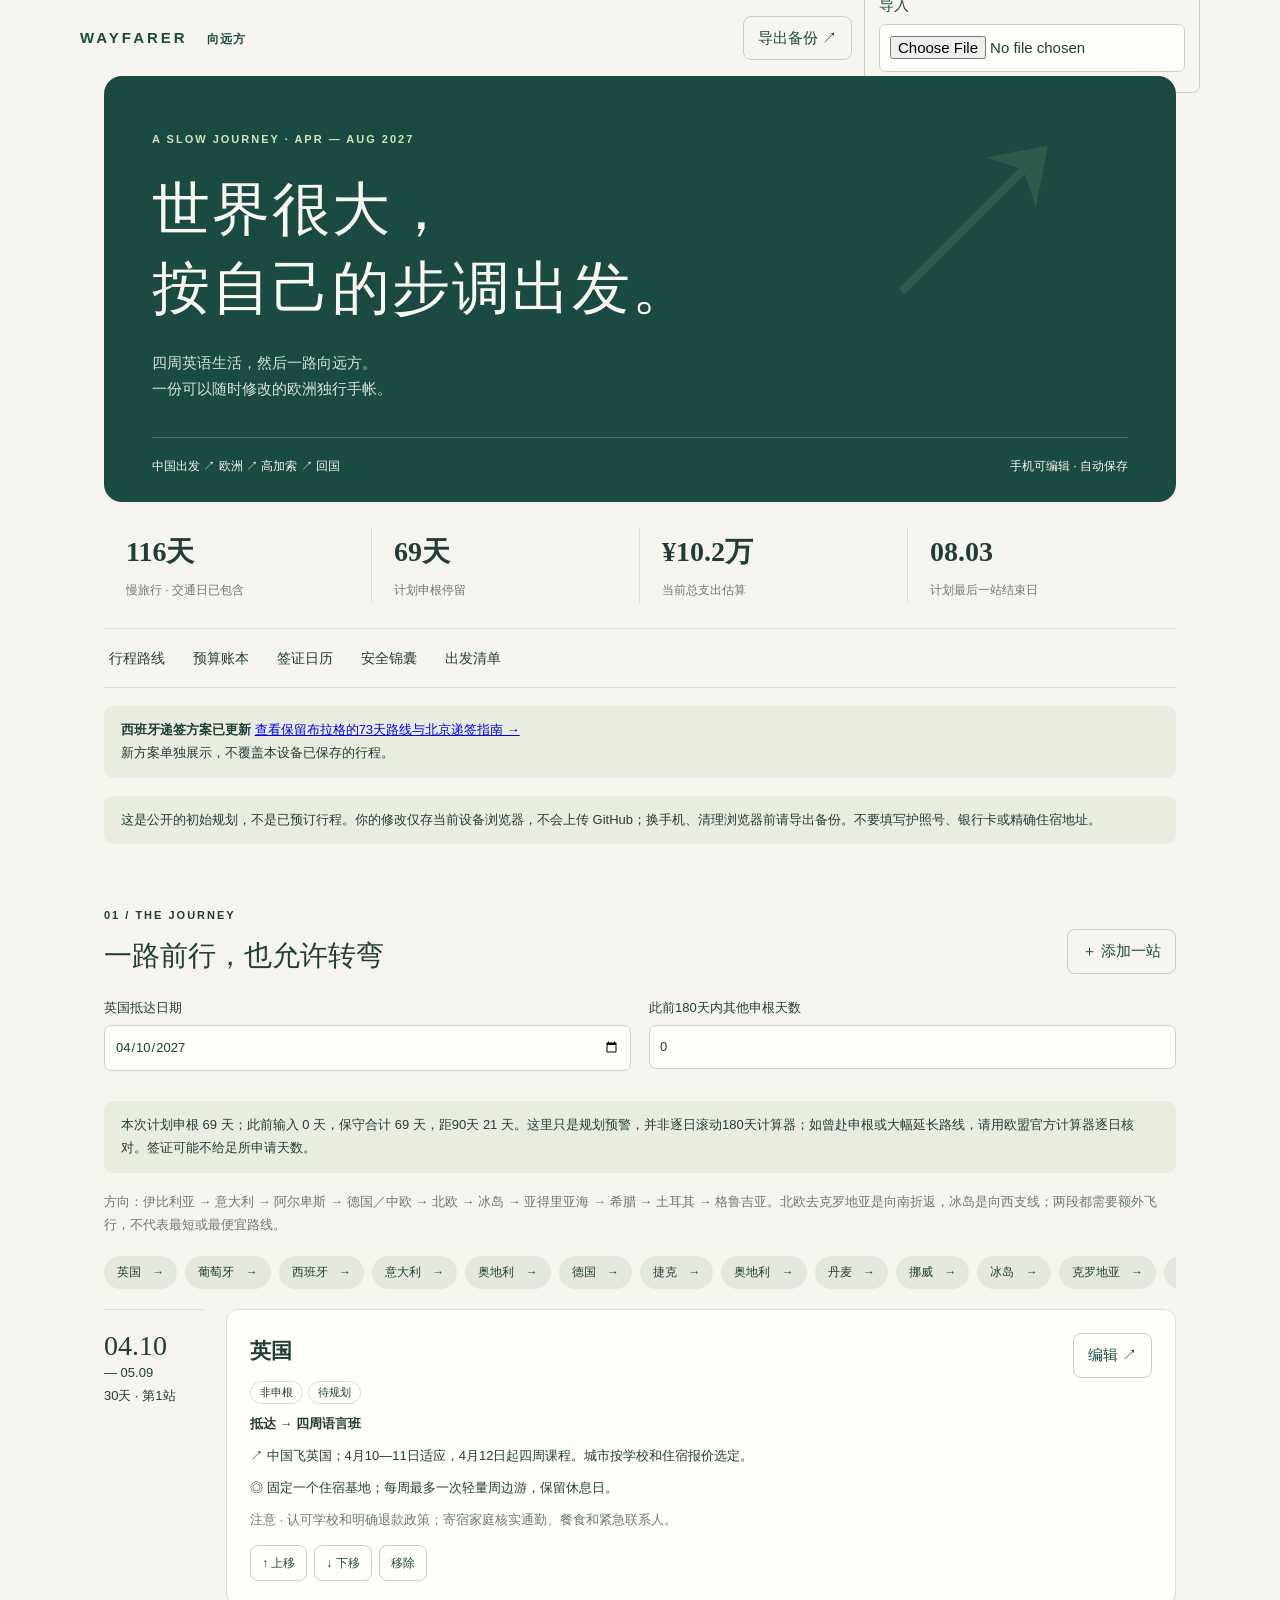
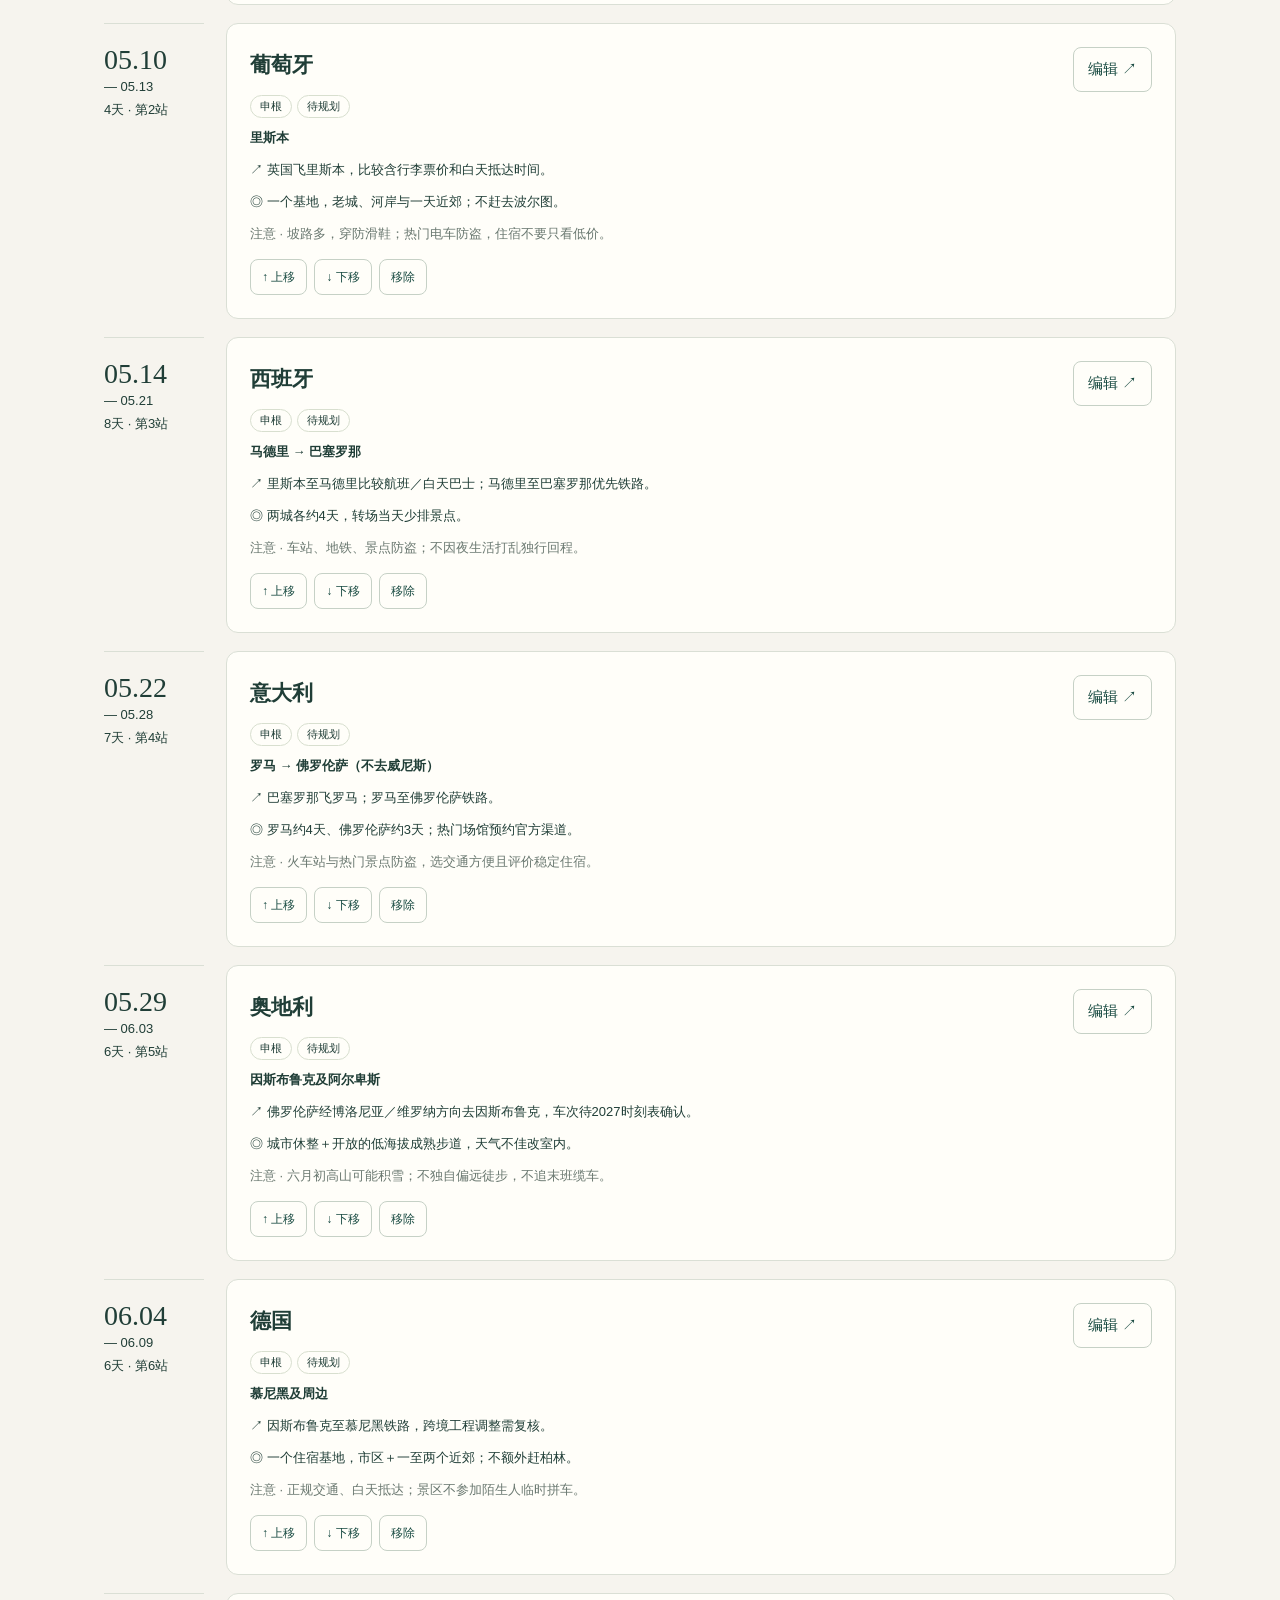
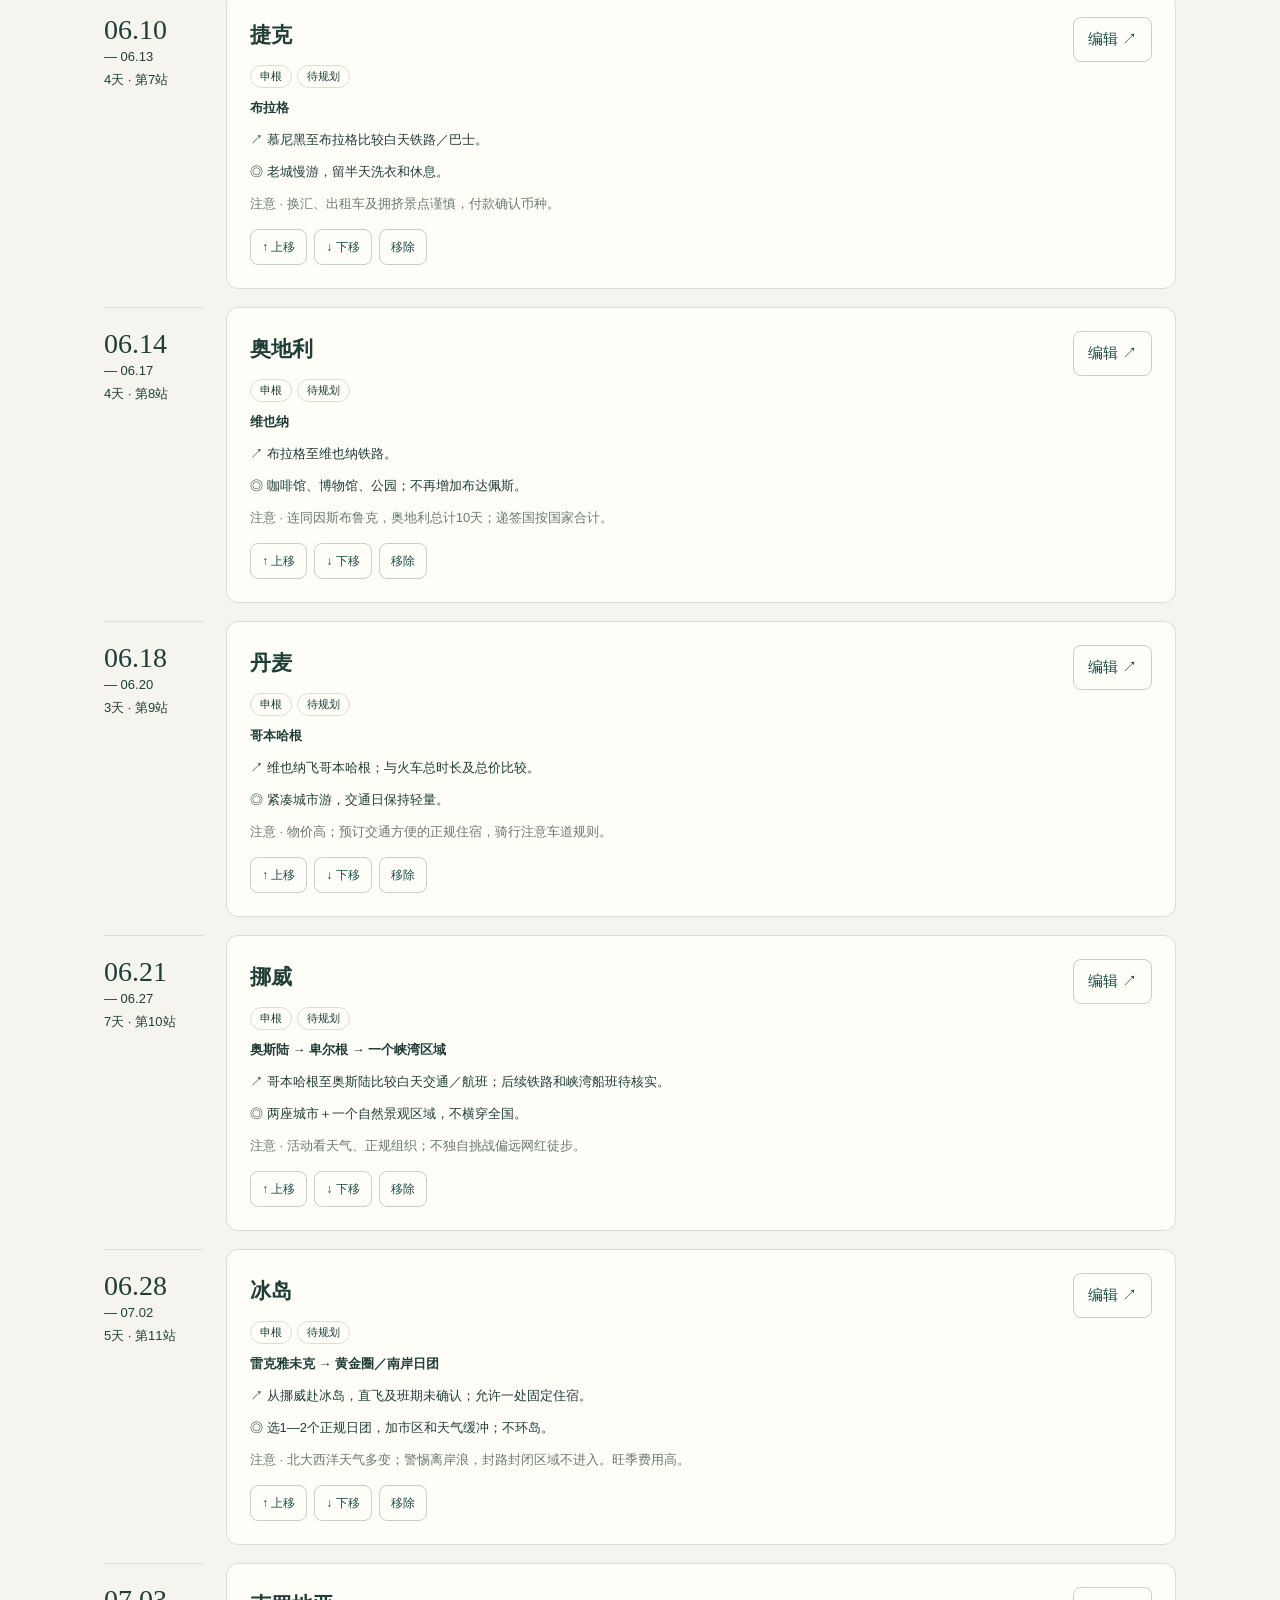
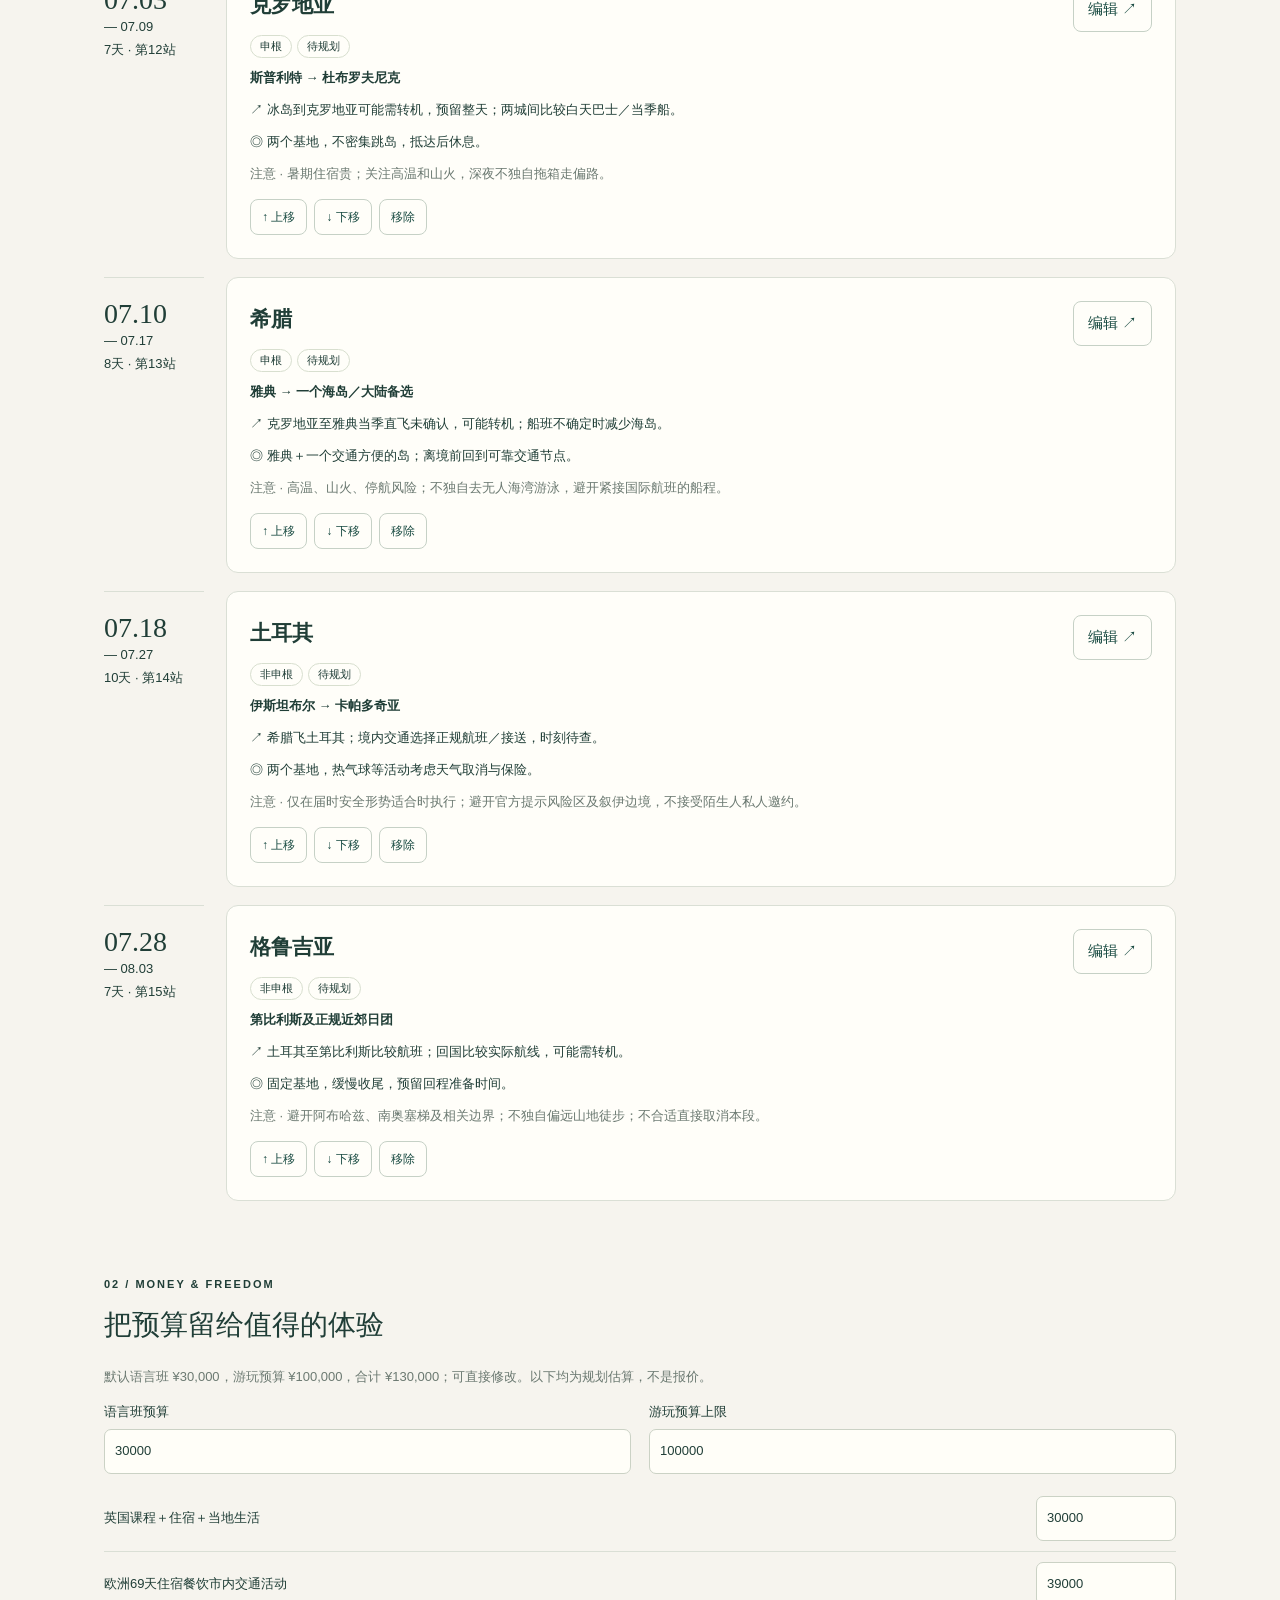
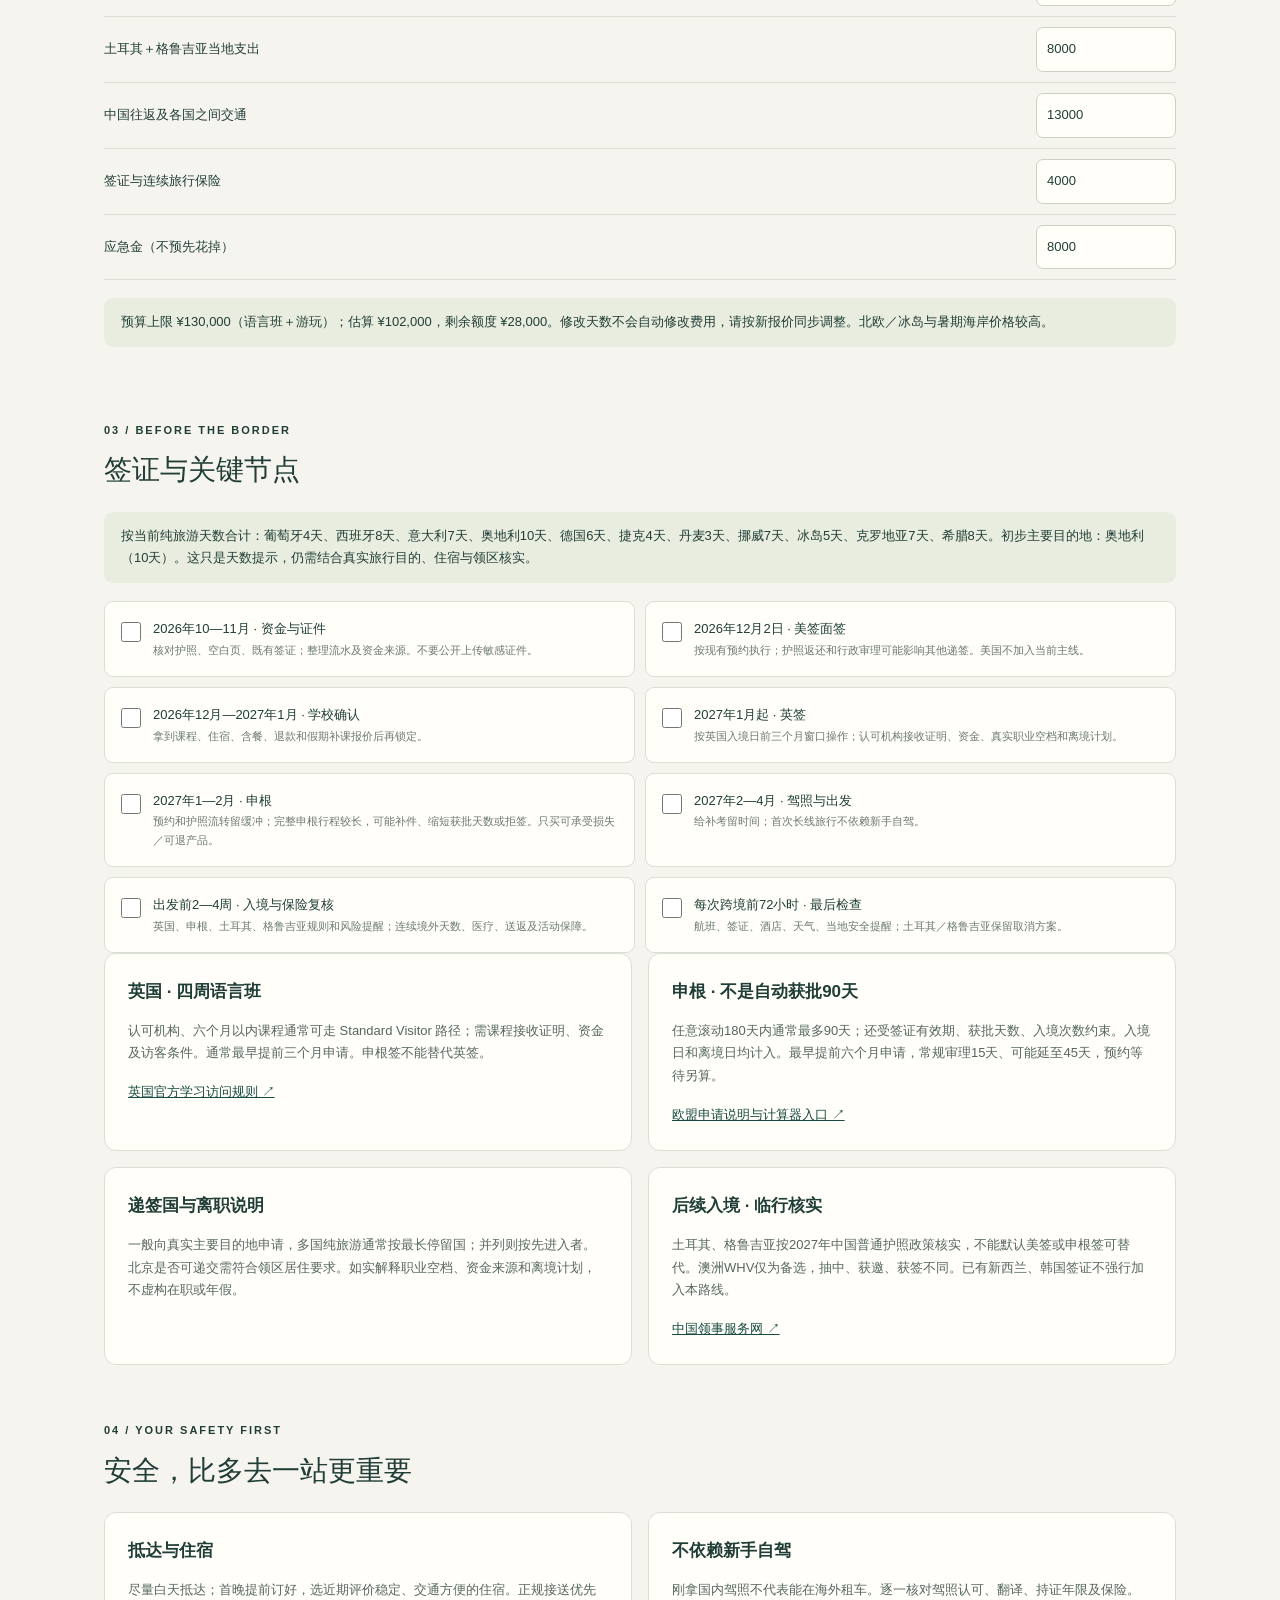
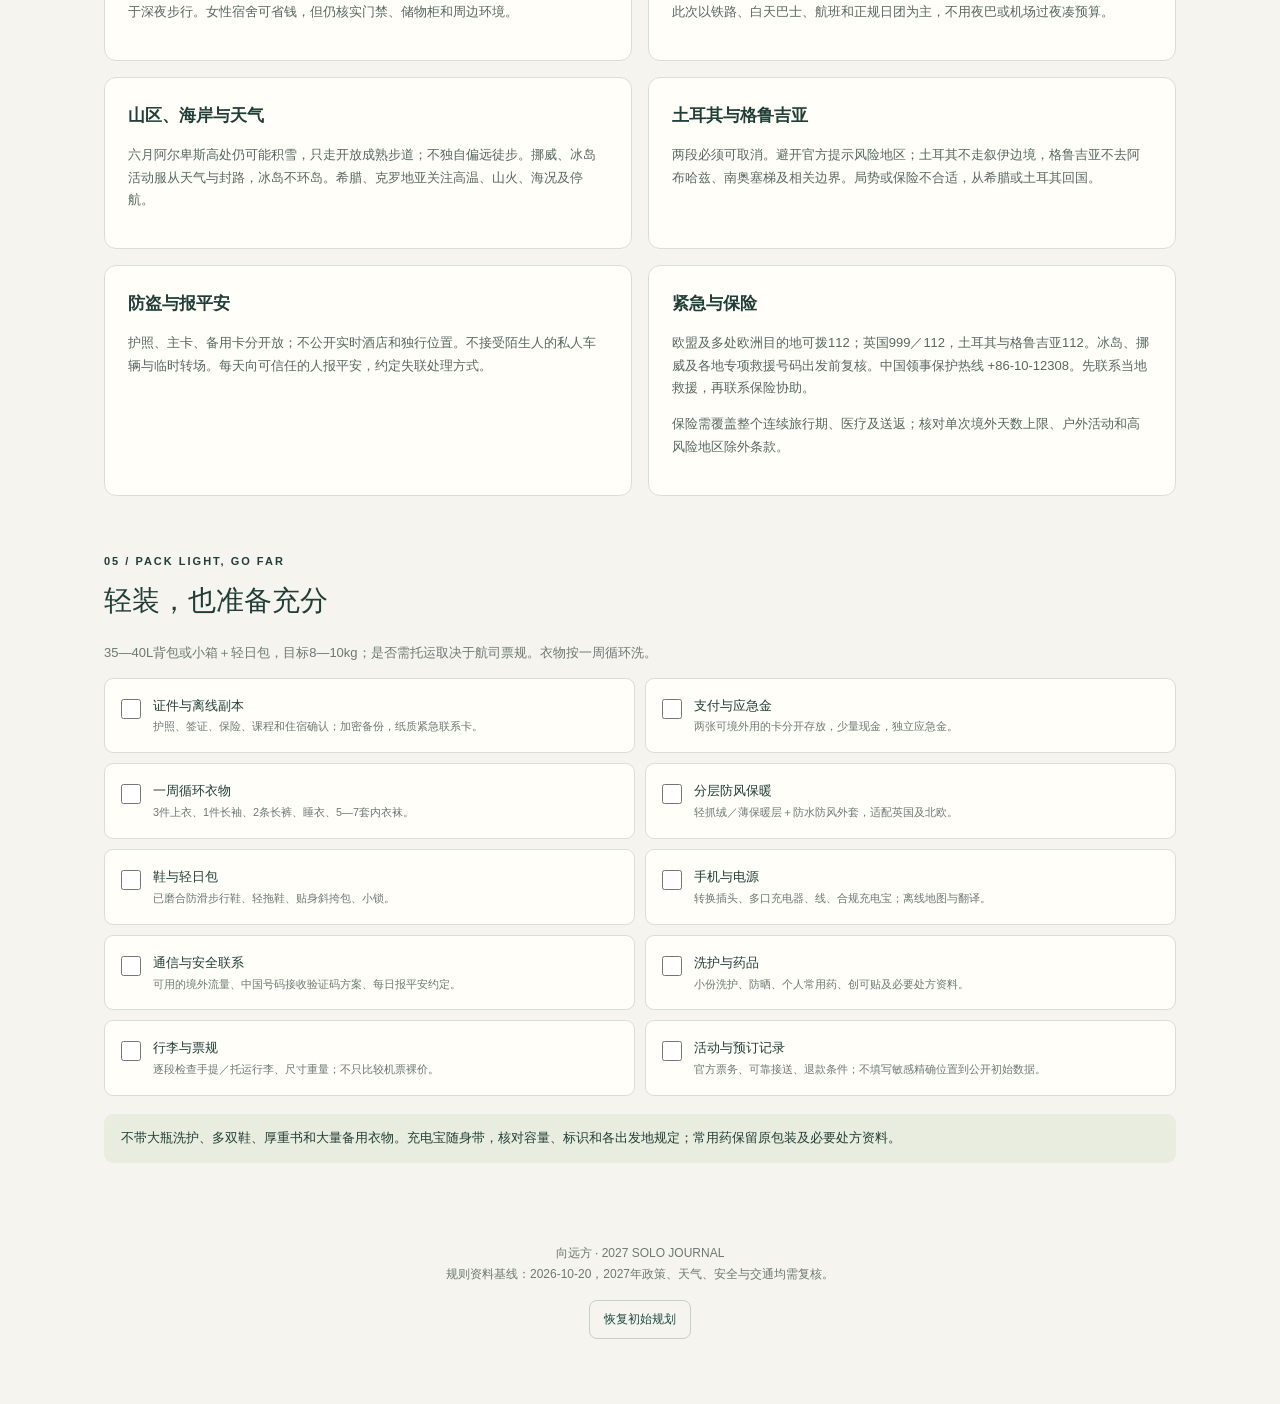
==== commit f0aef01e: "Select 73-day Spain itinerary retaining Prague and update visa kit" ====
--- a/index.html
+++ b/index.html
@@ -1 +1 @@
-<!doctype html><html lang="zh-CN"><head><meta charset="UTF-8"><meta name="viewport" content="width=device-width,initial-scale=1"><meta name="theme-color" content="#194b42"><title>向远方 · 2027独行手帐</title><link rel="stylesheet" href="style.css"></head><body><header><a class="brand" href="#">WAYFARER <span>向远方</span></a><button id="backup">导出备份 ↗</button><label class="button">导入<input id="import" type="file" accept="application/json" hidden></label></header><main><section class="hero"><div class="eyebrow">A SLOW JOURNEY · APR — AUG 2027</div><h1>世界很大，<br>按自己的步调出发。</h1><p>四周英语生活，然后一路向远方。<br>一份可以随时修改的欧洲独行手帐。</p><div class="hero-bottom"><span>中国出发 ↗ 欧洲 ↗ 高加索 ↗ 回国</span><span>手机可编辑 · 自动保存</span></div></section><div id="stats" class="stats"></div><nav><a href="#route">行程路线</a><a href="#budget">预算账本</a><a href="#visa">签证日历</a><a href="#safety">安全锦囊</a><a href="#packing">出发清单</a></nav><div class="notice"><b>准备改申请西班牙？</b> <a href="spain-visa.html">查看西班牙13晚的路线建议与北京递签完整指南 →</a><br>新路线单独展示，不覆盖本设备已保存的行程。</div><div class="notice">这是公开的初始规划，不是已预订行程。你的修改仅存当前设备浏览器，不会上传 GitHub；换手机、清理浏览器前请导出备份。不要填写护照号、银行卡或精确住宿地址。</div><section id="route"><div class="section-head"><div><div class="eyebrow">01 / THE JOURNEY</div><h2>一路前行，也允许转弯</h2></div><button id="add">＋ 添加一站</button></div><div class="controls"><label>英国抵达日期<input id="start" type="date"></label><label>此前180天内其他申根天数<input id="prior" type="number" min="0" max="180"></label></div><div id="schengen" class="notice"></div><div class="route-note">方向：伊比利亚 → 意大利 → 阿尔卑斯 → 德国／中欧 → 北欧 → 冰岛 → 亚得里亚海 → 希腊 → 土耳其 → 格鲁吉亚。北欧去克罗地亚是向南折返，冰岛是向西支线；两段都需要额外飞行，不代表最短或最便宜路线。</div><div id="route-strip"></div><div id="stops"></div></section><section id="budget"><div class="eyebrow">02 / MONEY & FREEDOM</div><h2>把预算留给值得的体验</h2><p class="muted">默认语言班 ¥30,000，游玩预算 ¥100,000，合计 ¥130,000；可直接修改。以下均为规划估算，不是报价。</p><div class="controls"><label>语言班预算<input id="schoolLimit" type="number" min="0"></label><label>游玩预算上限<input id="travelLimit" type="number" min="0"></label></div><div id="budgetRows"></div><div id="budgetSummary" class="notice"></div></section><section id="visa"><div class="eyebrow">03 / BEFORE THE BORDER</div><h2>签证与关键节点</h2><div id="visaSummary" class="notice"></div><div id="visaTasks" class="checklist"></div><div class="info-grid"><article><h3>英国 · 四周语言班</h3><p>认可机构、六个月以内课程通常可走 Standard Visitor 路径；需课程接收证明、资金及访客条件。通常最早提前三个月申请。申根签不能替代英签。</p><a href="https://www.gov.uk/standard-visitor/visit-to-study" target="_blank" rel="noopener">英国官方学习访问规则 ↗</a></article><article><h3>申根 · 不是自动获批90天</h3><p>任意滚动180天内通常最多90天；还受签证有效期、获批天数、入境次数约束。入境日和离境日均计入。最早提前六个月申请，常规审理15天、可能延至45天，预约等待另算。</p><a href="https://home-affairs.ec.europa.eu/policies/schengen/visa-policy/applying-schengen-visa_en" target="_blank" rel="noopener">欧盟申请说明与计算器入口 ↗</a></article><article><h3>递签国与离职说明</h3><p>一般向真实主要目的地申请，多国纯旅游通常按最长停留国；并列则按先进入者。北京是否可递交需符合领区居住要求。如实解释职业空档、资金来源和离境计划，不虚构在职或年假。</p></article><article><h3>后续入境 · 临行核实</h3><p>土耳其、格鲁吉亚按2027年中国普通护照政策核实，不能默认美签或申根签可替代。澳洲WHV仅为备选，抽中、获邀、获签不同。已有新西兰、韩国签证不强行加入本路线。</p><a href="https://cs.mfa.gov.cn/" target="_blank" rel="noopener">中国领事服务网 ↗</a></article></div></section><section id="safety"><div class="eyebrow">04 / YOUR SAFETY FIRST</div><h2>安全，比多去一站更重要</h2><div class="info-grid"><article><h3>抵达与住宿</h3><p>尽量白天抵达；首晚提前订好，选近期评价稳定、交通方便的住宿。正规接送优先于深夜步行。女性宿舍可省钱，但仍核实门禁、储物柜和周边环境。</p></article><article><h3>不依赖新手自驾</h3><p>刚拿国内驾照不代表能在海外租车。逐一核对驾照认可、翻译、持证年限及保险。此次以铁路、白天巴士、航班和正规日团为主，不用夜巴或机场过夜凑预算。</p></article><article><h3>山区、海岸与天气</h3><p>六月阿尔卑斯高处仍可能积雪，只走开放成熟步道；不独自偏远徒步。挪威、冰岛活动服从天气与封路，冰岛不环岛。希腊、克罗地亚关注高温、山火、海况及停航。</p></article><article><h3>土耳其与格鲁吉亚</h3><p>两段必须可取消。避开官方提示风险地区；土耳其不走叙伊边境，格鲁吉亚不去阿布哈兹、南奥塞梯及相关边界。局势或保险不合适，从希腊或土耳其回国。</p></article><article><h3>防盗与报平安</h3><p>护照、主卡、备用卡分开放；不公开实时酒店和独行位置。不接受陌生人的私人车辆与临时转场。每天向可信任的人报平安，约定失联处理方式。</p></article><article><h3>紧急与保险</h3><p>欧盟及多处欧洲目的地可拨112；英国999／112，土耳其与格鲁吉亚112。冰岛、挪威及各地专项救援号码出发前复核。中国领事保护热线 +86-10-12308。先联系当地救援，再联系保险协助。</p><p>保险需覆盖整个连续旅行期、医疗及送返；核对单次境外天数上限、户外活动和高风险地区除外条款。</p></article></div></section><section id="packing"><div class="eyebrow">05 / PACK LIGHT, GO FAR</div><h2>轻装，也准备充分</h2><p class="muted">35—40L背包或小箱＋轻日包，目标8—10kg；是否需托运取决于航司票规。衣物按一周循环洗。</p><div id="packingTasks" class="checklist"></div><div class="notice">不带大瓶洗护、多双鞋、厚重书和大量备用衣物。充电宝随身带，核对容量、标识和各出发地规定；常用药保留原包装及必要处方资料。</div></section><footer>向远方 · 2027 SOLO JOURNAL<br>规则资料基线：2026-10-20，2027年政策、天气、安全与交通均需复核。<br><button id="reset">恢复初始规划</button><span id="saveStatus" role="status" aria-live="polite"></span></footer></main><dialog id="editor"><form id="editForm"><div class="section-head"><h2>编辑这一站</h2><button type="button" id="close">关闭</button></div><label>国家／地区<input name="country" required maxlength="80"></label><label>城市与方向<input name="cities" required maxlength="200"></label><div class="controls"><label>停留天数（含交通日）<input name="days" type="number" min="1" max="180" required></label><label>是否申根<select name="schengen"><option value="true">是</option><option value="false">否</option></select></label></div><label>交通方案<textarea name="transport" maxlength="2000"></textarea></label><label>游玩与休息安排<textarea name="plan" maxlength="3000"></textarea></label><label>安全／季节提醒<textarea name="safety" maxlength="2000"></textarea></label><label>我的备注（不上传）<textarea name="notes" maxlength="3000"></textarea></label><label>预订状态<select name="status"><option>待规划</option><option>待预订</option><option>已预订</option><option>已完成</option></select></label><button class="primary" type="submit">保存修改</button></form></dialog><div id="toast" role="status"></div><script src="app.js"></script></body></html>
+<!doctype html><html lang="zh-CN"><head><meta charset="UTF-8"><meta name="viewport" content="width=device-width,initial-scale=1"><meta name="theme-color" content="#194b42"><title>向远方 · 2027独行手帐</title><link rel="stylesheet" href="style.css"></head><body><header><a class="brand" href="#">WAYFARER <span>向远方</span></a><button id="backup">导出备份 ↗</button><label class="button">导入<input id="import" type="file" accept="application/json" hidden></label></header><main><section class="hero"><div class="eyebrow">A SLOW JOURNEY · APR — AUG 2027</div><h1>世界很大，<br>按自己的步调出发。</h1><p>四周英语生活，然后一路向远方。<br>一份可以随时修改的欧洲独行手帐。</p><div class="hero-bottom"><span>中国出发 ↗ 欧洲 ↗ 高加索 ↗ 回国</span><span>手机可编辑 · 自动保存</span></div></section><div id="stats" class="stats"></div><nav><a href="#route">行程路线</a><a href="#budget">预算账本</a><a href="#visa">签证日历</a><a href="#safety">安全锦囊</a><a href="#packing">出发清单</a></nav><div class="notice"><b>西班牙递签方案已更新</b> <a href="spain-visa.html">查看保留布拉格的73天路线与北京递签指南 →</a><br>新方案单独展示，不覆盖本设备已保存的行程。</div><div class="notice">这是公开的初始规划，不是已预订行程。你的修改仅存当前设备浏览器，不会上传 GitHub；换手机、清理浏览器前请导出备份。不要填写护照号、银行卡或精确住宿地址。</div><section id="route"><div class="section-head"><div><div class="eyebrow">01 / THE JOURNEY</div><h2>一路前行，也允许转弯</h2></div><button id="add">＋ 添加一站</button></div><div class="controls"><label>英国抵达日期<input id="start" type="date"></label><label>此前180天内其他申根天数<input id="prior" type="number" min="0" max="180"></label></div><div id="schengen" class="notice"></div><div class="route-note">方向：伊比利亚 → 意大利 → 阿尔卑斯 → 德国／中欧 → 北欧 → 冰岛 → 亚得里亚海 → 希腊 → 土耳其 → 格鲁吉亚。北欧去克罗地亚是向南折返，冰岛是向西支线；两段都需要额外飞行，不代表最短或最便宜路线。</div><div id="route-strip"></div><div id="stops"></div></section><section id="budget"><div class="eyebrow">02 / MONEY & FREEDOM</div><h2>把预算留给值得的体验</h2><p class="muted">默认语言班 ¥30,000，游玩预算 ¥100,000，合计 ¥130,000；可直接修改。以下均为规划估算，不是报价。</p><div class="controls"><label>语言班预算<input id="schoolLimit" type="number" min="0"></label><label>游玩预算上限<input id="travelLimit" type="number" min="0"></label></div><div id="budgetRows"></div><div id="budgetSummary" class="notice"></div></section><section id="visa"><div class="eyebrow">03 / BEFORE THE BORDER</div><h2>签证与关键节点</h2><div id="visaSummary" class="notice"></div><div id="visaTasks" class="checklist"></div><div class="info-grid"><article><h3>英国 · 四周语言班</h3><p>认可机构、六个月以内课程通常可走 Standard Visitor 路径；需课程接收证明、资金及访客条件。通常最早提前三个月申请。申根签不能替代英签。</p><a href="https://www.gov.uk/standard-visitor/visit-to-study" target="_blank" rel="noopener">英国官方学习访问规则 ↗</a></article><article><h3>申根 · 不是自动获批90天</h3><p>任意滚动180天内通常最多90天；还受签证有效期、获批天数、入境次数约束。入境日和离境日均计入。最早提前六个月申请，常规审理15天、可能延至45天，预约等待另算。</p><a href="https://home-affairs.ec.europa.eu/policies/schengen/visa-policy/applying-schengen-visa_en" target="_blank" rel="noopener">欧盟申请说明与计算器入口 ↗</a></article><article><h3>递签国与离职说明</h3><p>一般向真实主要目的地申请，多国纯旅游通常按最长停留国；并列则按先进入者。北京是否可递交需符合领区居住要求。如实解释职业空档、资金来源和离境计划，不虚构在职或年假。</p></article><article><h3>后续入境 · 临行核实</h3><p>土耳其、格鲁吉亚按2027年中国普通护照政策核实，不能默认美签或申根签可替代。澳洲WHV仅为备选，抽中、获邀、获签不同。已有新西兰、韩国签证不强行加入本路线。</p><a href="https://cs.mfa.gov.cn/" target="_blank" rel="noopener">中国领事服务网 ↗</a></article></div></section><section id="safety"><div class="eyebrow">04 / YOUR SAFETY FIRST</div><h2>安全，比多去一站更重要</h2><div class="info-grid"><article><h3>抵达与住宿</h3><p>尽量白天抵达；首晚提前订好，选近期评价稳定、交通方便的住宿。正规接送优先于深夜步行。女性宿舍可省钱，但仍核实门禁、储物柜和周边环境。</p></article><article><h3>不依赖新手自驾</h3><p>刚拿国内驾照不代表能在海外租车。逐一核对驾照认可、翻译、持证年限及保险。此次以铁路、白天巴士、航班和正规日团为主，不用夜巴或机场过夜凑预算。</p></article><article><h3>山区、海岸与天气</h3><p>六月阿尔卑斯高处仍可能积雪，只走开放成熟步道；不独自偏远徒步。挪威、冰岛活动服从天气与封路，冰岛不环岛。希腊、克罗地亚关注高温、山火、海况及停航。</p></article><article><h3>土耳其与格鲁吉亚</h3><p>两段必须可取消。避开官方提示风险地区；土耳其不走叙伊边境，格鲁吉亚不去阿布哈兹、南奥塞梯及相关边界。局势或保险不合适，从希腊或土耳其回国。</p></article><article><h3>防盗与报平安</h3><p>护照、主卡、备用卡分开放；不公开实时酒店和独行位置。不接受陌生人的私人车辆与临时转场。每天向可信任的人报平安，约定失联处理方式。</p></article><article><h3>紧急与保险</h3><p>欧盟及多处欧洲目的地可拨112；英国999／112，土耳其与格鲁吉亚112。冰岛、挪威及各地专项救援号码出发前复核。中国领事保护热线 +86-10-12308。先联系当地救援，再联系保险协助。</p><p>保险需覆盖整个连续旅行期、医疗及送返；核对单次境外天数上限、户外活动和高风险地区除外条款。</p></article></div></section><section id="packing"><div class="eyebrow">05 / PACK LIGHT, GO FAR</div><h2>轻装，也准备充分</h2><p class="muted">35—40L背包或小箱＋轻日包，目标8—10kg；是否需托运取决于航司票规。衣物按一周循环洗。</p><div id="packingTasks" class="checklist"></div><div class="notice">不带大瓶洗护、多双鞋、厚重书和大量备用衣物。充电宝随身带，核对容量、标识和各出发地规定；常用药保留原包装及必要处方资料。</div></section><footer>向远方 · 2027 SOLO JOURNAL<br>规则资料基线：2026-10-20，2027年政策、天气、安全与交通均需复核。<br><button id="reset">恢复初始规划</button><span id="saveStatus" role="status" aria-live="polite"></span></footer></main><dialog id="editor"><form id="editForm"><div class="section-head"><h2>编辑这一站</h2><button type="button" id="close">关闭</button></div><label>国家／地区<input name="country" required maxlength="80"></label><label>城市与方向<input name="cities" required maxlength="200"></label><div class="controls"><label>停留天数（含交通日）<input name="days" type="number" min="1" max="180" required></label><label>是否申根<select name="schengen"><option value="true">是</option><option value="false">否</option></select></label></div><label>交通方案<textarea name="transport" maxlength="2000"></textarea></label><label>游玩与休息安排<textarea name="plan" maxlength="3000"></textarea></label><label>安全／季节提醒<textarea name="safety" maxlength="2000"></textarea></label><label>我的备注（不上传）<textarea name="notes" maxlength="3000"></textarea></label><label>预订状态<select name="status"><option>待规划</option><option>待预订</option><option>已预订</option><option>已完成</option></select></label><button class="primary" type="submit">保存修改</button></form></dialog><div id="toast" role="status"></div><script src="app.js"></script></body></html>
